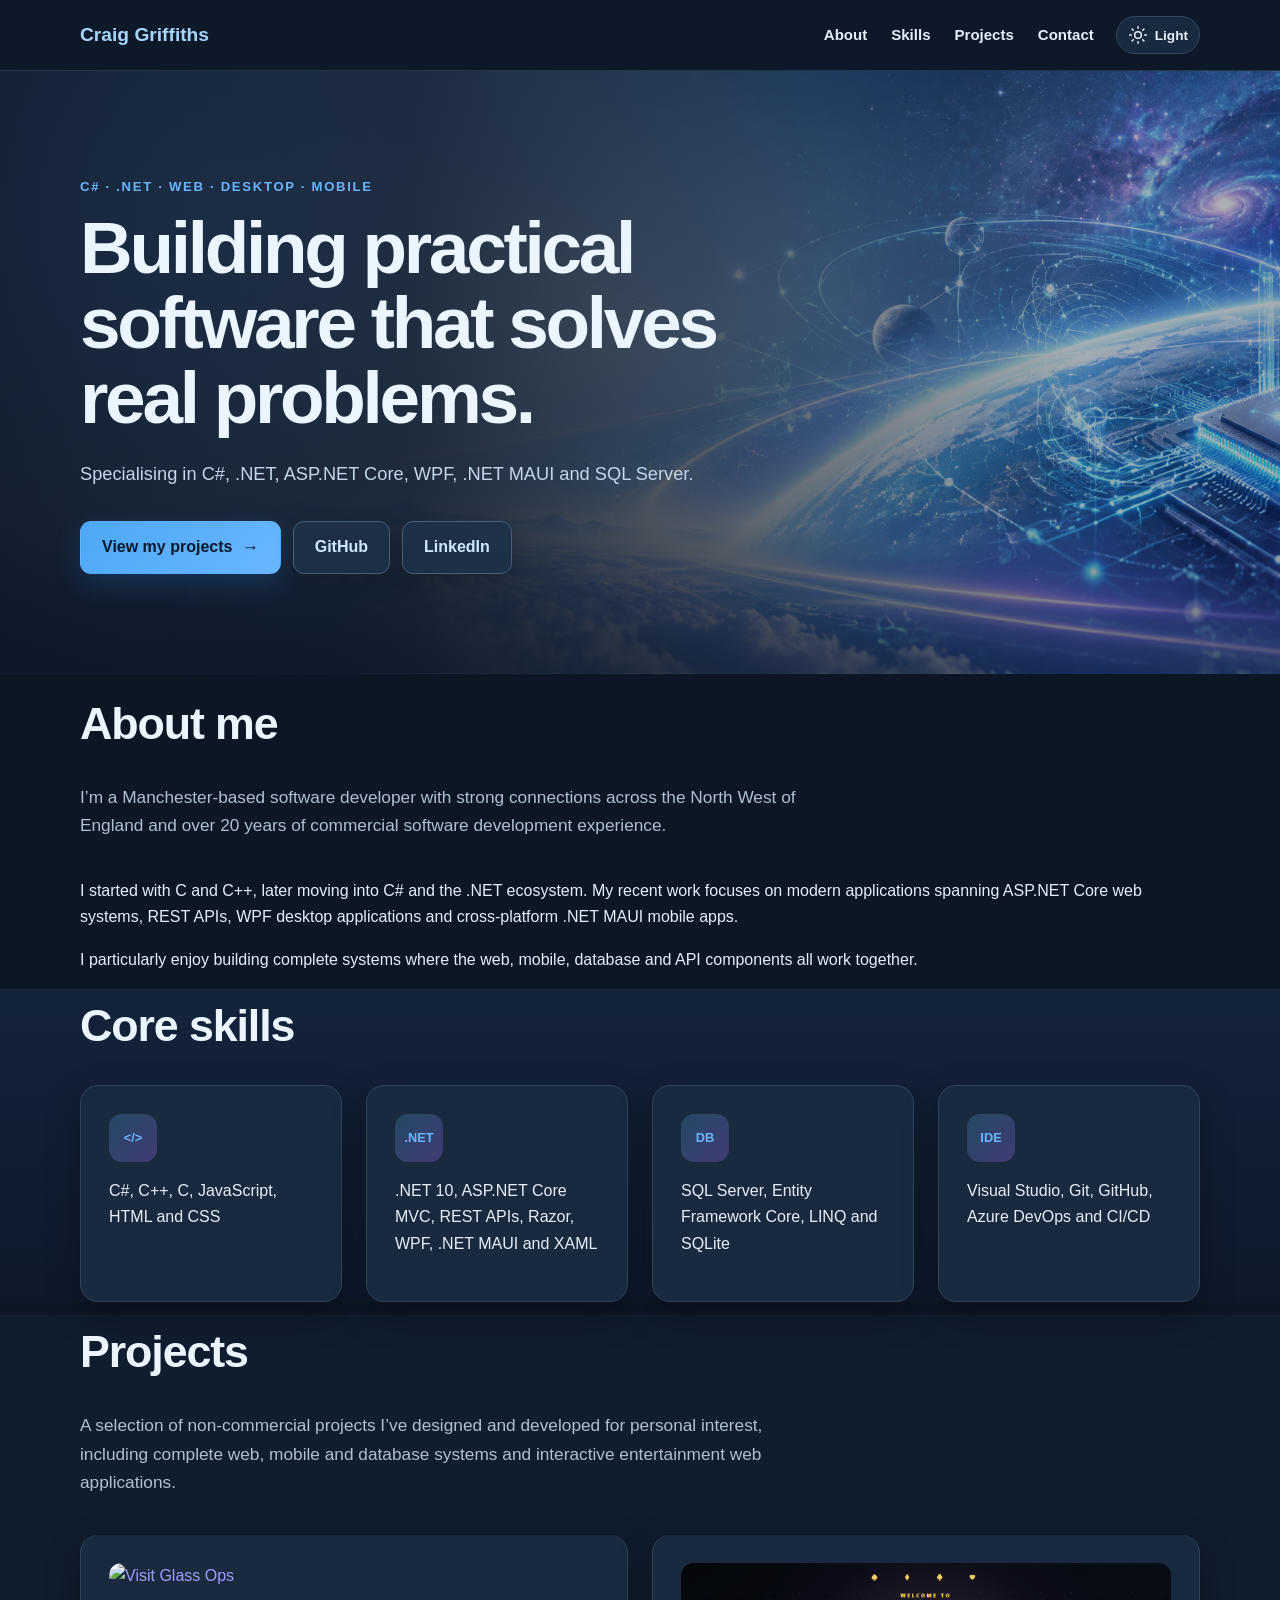
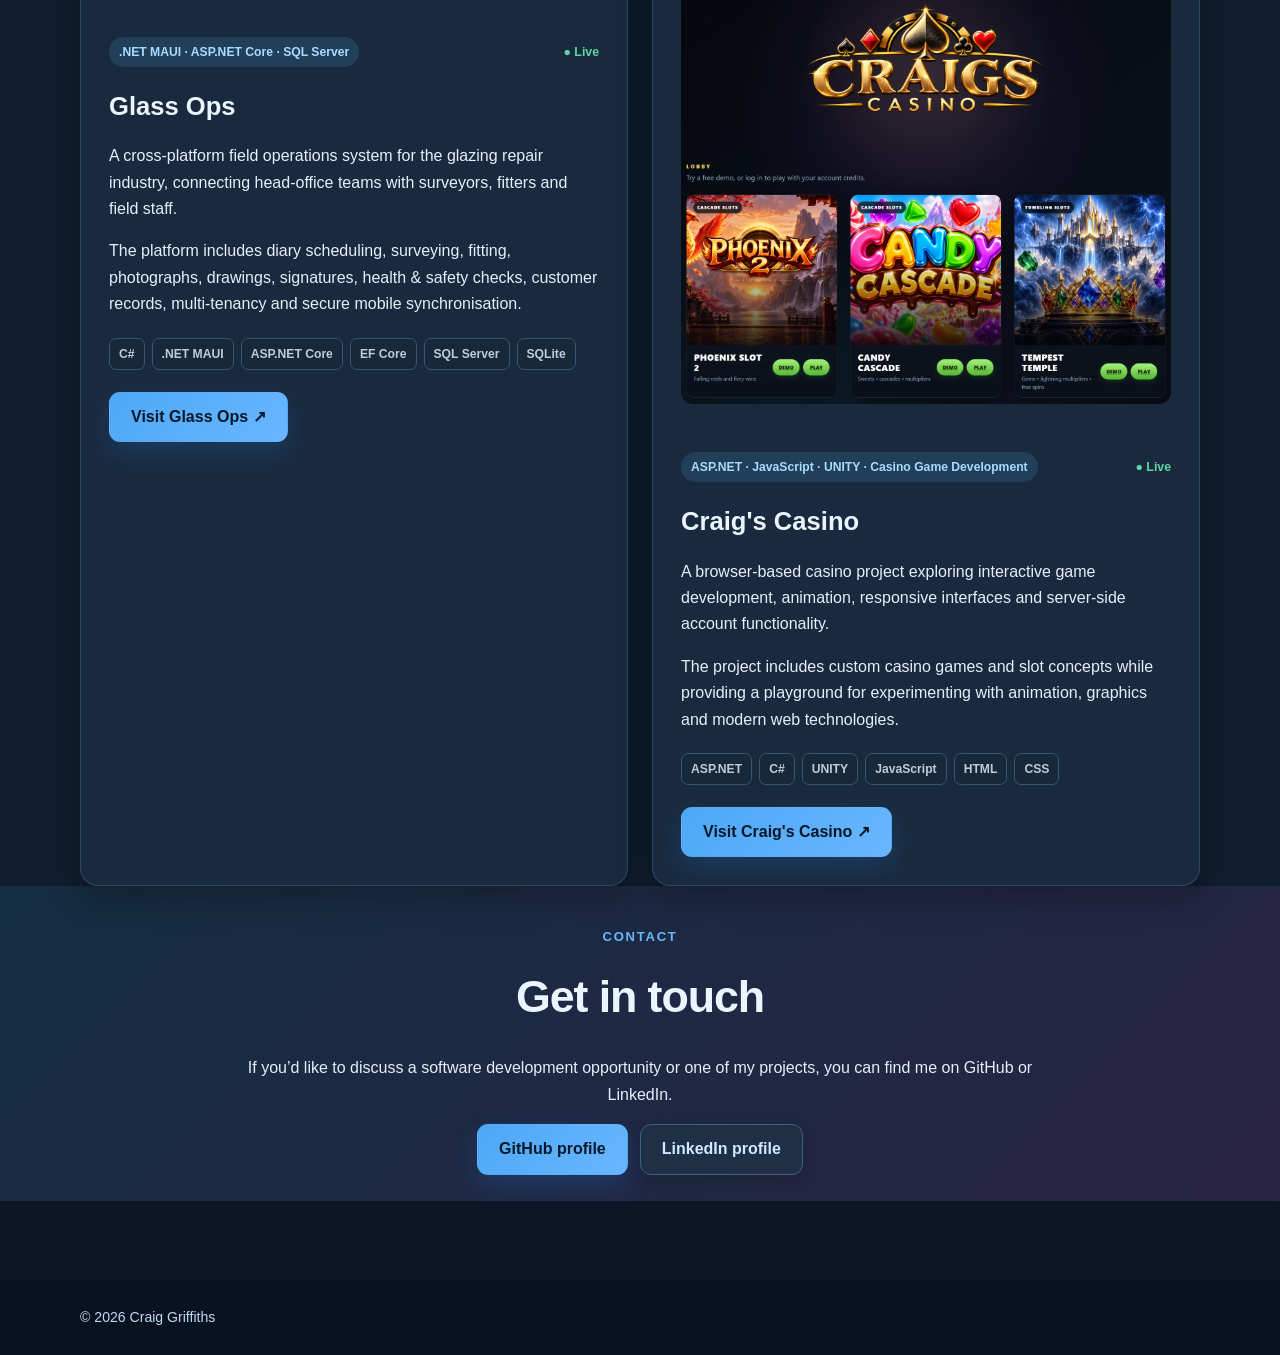
==== index.html @ 7b112460 "link" ====
<!DOCTYPE html>
<html lang="en">
<head>
    <meta charset="UTF-8" />
    <meta name="viewport" content="width=device-width, initial-scale=1.0" />

    <title>Craig Griffiths | .NET Software Developer</title>

    <meta name="description"
          content="Craig Griffiths - .NET Software Developer with over 20 years of experience in C#, ASP.NET Core, .NET MAUI, WPF, SQL Server and software development." />

    <link rel="canonical" href="https://craiggriffiths.co.uk/" />

    <meta property="og:title"
          content="Craig Griffiths | .NET Software Developer" />
    <meta property="og:description"
          content=".NET Software Developer specialising in C#, ASP.NET Core, .NET MAUI, WPF and SQL Server." />
    <meta property="og:url"
          content="https://craiggriffiths.co.uk/" />
    <meta property="og:type"
          content="website" />

    <link rel="icon" type="image/png"
          sizes="32x32" href="Images/favicon-32x32.png" />
    <link rel="icon" type="image/png"
          sizes="16x16" href="Images/favicon-16x16.png" />
    <link rel="apple-touch-icon"
          sizes="180x180" href="Images/apple-touch-icon.png" />

    <script>
                // Set the theme before the stylesheet renders to avoid flashing.
                try {
                    const saved = localStorage.getItem('portfolio-theme');
                    document.documentElement.dataset.theme =
                        saved === 'light' || saved === 'dark' ? saved :
                        'dark';
                } catch (_) {
                    document.documentElement.dataset.theme = 'dark';
                }
    </script>
    <link rel="stylesheet" href="style.css" />
</head>

<body>

    <header class="site-header">
        <div class="container nav-wrap">

            <a class="brand" href="#top">
                Craig Griffiths
            </a>
            <nav aria-label="Main navigation">
                <a href="#about">About</a>
                <a href="#skills">Skills</a>
                <a href="#projects">Projects</a>

                <a href="#contact">Contact</a>
            </nav>
            <button id="theme-toggle" class="theme-toggle" type="button"
                    aria-label="Switch to dark mode" aria-pressed="false"
                    title="Toggle light and dark mode">
                <svg class="icon-moon" viewBox="0 0 24 24" fill="none" stroke="currentColor"
                     stroke-width="1.8" stroke-linecap="round" stroke-linejoin="round" aria-hidden="true">
                    <path d="M20.9 13a9 9 0 0 1-9.9-9.9A9 9 0 1 0 20.9 13Z" />
                </svg>
                <svg class="icon-sun" viewBox="0 0 24 24" fill="none" stroke="currentColor"
                     stroke-width="1.8" stroke-linecap="round" stroke-linejoin="round" aria-hidden="true">
                    <circle cx="12" cy="12" r="4" />
                    <path d="M12 2v2m0 16v2M4.93 4.93l1.42 1.42m11.3 11.3 1.42 1.42M2 12h2m16 0h2M4.93 19.07l1.42-1.42m11.3-11.3 1.42-1.42" />
                </svg>
                <span id="theme-label">Dark</span>
            </button>

        </div>
    </header>


    <main id="top">

        <!-- HERO -->
        <section class="hero">

            <div id="hero-3d"></div>

            <div class="hero-glow hero-glow-one"></div>
            <div class="hero-glow hero-glow-two"></div>

            <div class="container hero-content hero-content-panel">

                <p class="eyebrow">
                    C# · .NET · Web · Desktop · Mobile
                </p>

                <h1>
                    Building practical software
                    that solves real problems.
                </h1>

                <p class="lead">
                    Specialising in C#,
                    .NET, ASP.NET Core, WPF, .NET MAUI and SQL Server.
                </p>

                <div class="actions">

                    <a class="button primary"
                       href="#projects">
                        View my projects <span class="button-arrow">→</span>
                    </a>

                    <a class="button"
                       href="https://github.com/craiggriffiths2007"
                       target="_blank"
                       rel="noreferrer">
                        GitHub
                    </a>

                    <a class="button"
                       href="https://www.linkedin.com/in/craig-griffiths-manchester/"
                       target="_blank"
                       rel="noreferrer">
                        LinkedIn
                    </a>

                </div>

            </div>

        </section>


        <!-- ABOUT -->
        <section id="about" class="section">

            <div class="container">

                <p class="section-label"></p>

                <h2>About me</h2>

                <p class="section-intro">
                    I’m a Manchester-based software developer with strong connections across the North West of England and over 20 years of commercial software development experience.
                </p>

                <p>
                    I started with C and C++, later moving into C# and the
                    .NET ecosystem. My recent work focuses on modern applications
                    spanning ASP.NET Core web systems, REST APIs, WPF desktop
                    applications and cross-platform .NET MAUI mobile apps.
                </p>

                <p>
                    I particularly enjoy building complete systems where the web,
                    mobile, database and API components all work together.
                </p>

            </div>

        </section>


        <!-- SKILLS -->
        <section id="skills" class="section alt">

            <div class="container">

                <p class="section-label"></p>

                <h2>Core skills</h2>

                <div class="cards skills-grid">

                    <article class="card">
                        <div class="skill-icon">&lt;/&gt;</div>

                        <p>
                            C#, C++, C, JavaScript,
                            HTML and CSS
                        </p>
                    </article>

                    <article class="card">
                        <div class="skill-icon">.NET</div>

                        <p>
                            .NET 10, ASP.NET Core MVC,
                            REST APIs, Razor, WPF,
                            .NET MAUI and XAML
                        </p>
                    </article>

                    <article class="card">
                        <div class="skill-icon">DB</div>

                        <p>
                            SQL Server, Entity Framework Core,
                            LINQ and SQLite
                        </p>
                    </article>

                    <article class="card">
                        <div class="skill-icon">IDE</div>

                        <p>
                            Visual Studio, Git, GitHub,
                            Azure DevOps and CI/CD
                        </p>
                    </article>

                </div>

            </div>

        </section>


        <!-- PROJECTS -->
        <section id="projects" class="section projects-section">

            <div class="container">

                <p class="section-label"></p>

                <h2>Projects</h2>

                <p class="section-intro">
                    A selection of non-commercial projects I’ve designed and developed for personal interest,
                    including complete web, mobile and database systems and interactive entertainment web applications.
                </p>


                <div class="cards project-grid">


                    <!-- GLASS OPS -->
                    <article class="card project-card featured-project">

                        <div class="project-image">
                            <a href="https://glassops.co.uk/"
                               target="_blank"
                               rel="noopener"
                               class="project-image-link">

                                <div class="project-image">
                                    <img src="Images/glassops.png"
                                         alt="Visit Glass Ops" />
                                </div>

                            </a>
                        </div>

                        <div class="project-top">

                            <span class="tag">
                                .NET MAUI · ASP.NET Core · SQL Server
                            </span>

                            <span class="live-badge">
                                ● Live
                            </span>

                        </div>


                        <h3>Glass Ops</h3>

                        <p>
                            A cross-platform field operations system for the
                            glazing repair industry, connecting head-office
                            teams with surveyors, fitters and field staff.
                        </p>

                        <p>
                            The platform includes diary scheduling, surveying,
                            fitting, photographs, drawings, signatures,
                            health &amp; safety checks, customer records,
                            multi-tenancy and secure mobile synchronisation.
                        </p>

                        <div class="project-tech">
                            <span>C#</span>
                            <span>.NET MAUI</span>
                            <span>ASP.NET Core</span>
                            <span>EF Core</span>
                            <span>SQL Server</span>
                            <span>SQLite</span>
                        </div>

                        <div class="project-actions">

                            <a class="button primary"
                               href="https://glassops.co.uk/"
                               target="_blank"
                               rel="noopener">
                                Visit Glass Ops ↗
                            </a>

                        </div>

                    </article>


                    <!-- CRAIG'S CASINO -->
                    <article class="card project-card featured-project">

                        <div class="project-image">
                            <a href="https://craigscasino.runasp.net/home/casino"
                               target="_blank"
                               rel="noopener"
                               class="project-image-link">

                                <div class="project-image">
                                    <img src="Images/casino.png"
                                         alt="Visit Craig's Casino" />
                                </div>

                            </a>
                        </div>

                        <div class="project-top">

                            <span class="tag">
                                ASP.NET · JavaScript · UNITY · Casino Game Development
                            </span>

                            <span class="live-badge">
                                ● Live
                            </span>

                        </div>

                        <h3>Craig's Casino</h3>

                        <p>
                            A browser-based casino project exploring interactive
                            game development, animation, responsive interfaces
                            and server-side account functionality.
                        </p>

                        <p>
                            The project includes custom casino games and slot
                            concepts while providing a playground for experimenting
                            with animation, graphics and modern web technologies.
                        </p>

                        <div class="project-tech">
                            <span>ASP.NET</span>
                            <span>C#</span>
                            <span>UNITY</span>
                            <span>JavaScript</span>
                            <span>HTML</span>
                            <span>CSS</span>

                        </div>

                        <div class="project-actions">

                            <a class="button primary"
                               href="https://craigscasino.runasp.net/home/casino"
                               target="_blank"
                               rel="noopener">
                                Visit Craig's Casino ↗
                            </a>


                        </div>

                    </article>




                </div>

            </div>

        </section>


        <!-- EXPERIENCE
        <section id="experience" class="section alt">

            <div class="container">

                <p class="section-label"></p>

                <h2>Career</h2>

                <div class="timeline">

                    <article>

                        <h3>
                            Software Engineer
                            <span>· Club Systems International Ltd</span>
                        </h3>

                        <p class="muted">
                            October 2022 – May 2024
                        </p>

                        <p>
                            Worked on ClubV1 and HowDidiDo, developing and
                            maintaining large-scale golf administration and
                            handicap systems using modern .NET technologies
                            and Azure DevOps.
                        </p>

                    </article>


                    <article>

                        <h3>
                            Software Engineer
                            <span>· Martindale's Limited</span>
                        </h3>

                        <p class="muted">
                            August 2011 – November 2019
                        </p>

                        <p>
                            Built software for manufacturing and field operations,
                            including C# and Xamarin mobile applications and
                            integrations with 4D database systems.
                        </p>

                    </article>


                    <article>

                        <h3>
                            Software Engineer
                            <span>· Tailored Limited</span>
                        </h3>

                        <p class="muted">
                            April 2005 – August 2011
                        </p>

                        <p>
                            Developed eCommerce systems, web applications and
                            native Windows Mobile software using C++, MFC,
                            JavaScript and database-backed services.
                        </p>

                    </article>

                </div>

            </div>

        </section>-->
        <!-- CONTACT -->
        <section id="contact" class="section contact-section">

            <div class="container narrow">
                <br />
                <p class="section-label">Contact</p>

                <h2>Get in touch</h2>

                <p>
                    If you’d like to discuss a software development opportunity
                    or one of my projects, you can find me on GitHub or LinkedIn.
                </p>

                <div class="actions center">

                    <a class="button primary"
                       href="https://github.com/craiggriffiths2007"
                       target="_blank"
                       rel="noreferrer">
                        GitHub profile
                    </a>

                    <a class="button"
                       href="https://www.linkedin.com/in/craig-griffiths-4142313aa/"
                       target="_blank"
                       rel="noreferrer">
                        LinkedIn profile
                    </a>

                </div>
                <br />
            </div>

        </section>
        <br /><br /><br />
    </main>


    <footer>

        <div class="container footer-content">

            <span>
                © <span id="year"></span> Craig Griffiths
            </span>

            <span>

            </span>

        </div>

    </footer>


    <script>
                document.getElementById('year').textContent =
                    new Date().getFullYear();
    </script>

    <script src="theme.js"></script>
    <script src="lib/three.min.js"></script>
    <script src="hero3d.js"></script>

</body>
</html>
---- style.css ----
:root {
    --blue: #1976d2;
    --blue-dark: #0b4f9c;
    --blue-light: #45b6ff;
    --cyan: #15c5e8;
    --purple: #7357e8;
    --green: #22a66f;
    --casino: #8055d8;
    --casino-dark: #653bb7;
    --text: #203247;
    --muted: #65768a;
    --background: #f7fbff;
    --background-alt: #edf7ff;
    --card: #ffffff;
    --border: #dbeaf5;
    --shadow: 0 12px 35px rgba(40, 100, 160, 0.10);
    --radius: 18px;
}

* {
    box-sizing: border-box;
}

.project-image-link {
    display: block;
    text-decoration: none;
}

.project-image {
    width: 100%;

    overflow: hidden;
    border-radius: 12px;
    margin-bottom: 24px;
}

    .project-image img {
        width: 100%;
        height: 100%;
        object-fit: cover;
        object-position: center;
        display: block;
        transition: transform 0.3s ease, filter 0.3s ease;
    }

.project-image-link:hover img {
    transform: scale(1.025);
    filter: brightness(1.06);
}



html {
    scroll-behavior: smooth;
}

body {
    margin: 0;
    font-family: Inter, -apple-system, BlinkMacSystemFont, "Segoe UI", sans-serif;
    background: var(--background);
    color: var(--text);
    line-height: 1.65;
}

.container {
    width: min(1120px, calc(100% - 40px));
    margin: 0 auto;
}

.narrow {
    max-width: 820px;
}

/* HEADER */

.site-header {
    position: sticky;
    top: 0;
    z-index: 50;
    background: rgba(255, 255, 255, 0.92);
    backdrop-filter: blur(16px);
    -webkit-backdrop-filter: blur(16px);
    border-bottom: 1px solid rgba(20, 100, 180, 0.10);
}

.nav-wrap {
    min-height: 70px;
    display: flex;
    align-items: center;
    justify-content: space-between;
    gap: 30px;
}

.brand {
    color: var(--blue-dark);
    font-size: 1.2rem;
    font-weight: 800;
    text-decoration: none;
}

nav {
    display: flex;
    gap: 24px;
}

nav a {
    color: var(--text);
    font-size: 0.94rem;
    font-weight: 600;
    text-decoration: none;
    transition: color 0.2s ease, transform 0.2s ease;
}

nav a:hover {
    color: var(--blue);
}

/* HERO */

.hero {
    position: relative;
    overflow: hidden;
    min-height: 550px;
    display: flex;
    align-items: center;
    isolation: isolate;

    /* LinkedIn-style artwork as the hero background */
    background-image:
        linear-gradient(
            90deg,
            rgba(247, 251, 255, 0.97) 0%,
            rgba(247, 251, 255, 0.91) 32%,
            rgba(247, 251, 255, 0.55) 54%,
            rgba(247, 251, 255, 0.06) 78%
        ),
        url("Images/hero-background.png");

    background-size: cover;
    background-position: center;
    background-repeat: no-repeat;
}

.hero::before {
    content: "";
    position: absolute;
    inset: 0;
    z-index: 0;
    pointer-events: none;
    background:
        radial-gradient(circle at 12% 20%, rgba(255,255,255,0.88), transparent 34%),
        linear-gradient(180deg, rgba(255,255,255,0.05), rgba(255,255,255,0.12));
}

.hero::after {
    content: "";
    position: absolute;
    inset: auto 0 0 0;
    height: 150px;
    z-index: 1;
    pointer-events: none;
    background: linear-gradient(to bottom, transparent, rgba(247, 251, 255, 0.20));
}

#hero-3d {
    position: absolute;
    inset: 0;
    z-index: 1;
    pointer-events: none;
}

#hero-3d canvas {
    display: block;
    width: 100%;
    height: 100%;
}

.hero-glow {
    display: none;
}

.hero-content {
    position: relative;
    z-index: 3;
    padding: 92px 0 100px;
    max-width: none;
}

.hero-content-panel {
    width: min(1120px, calc(100% - 40px));
}

.hero-content-panel > * {
    max-width: 650px;
}

.eyebrow,
.section-label {
    margin-bottom: 12px;
    color: var(--blue);
    font-size: 0.82rem;
    font-weight: 800;
    letter-spacing: 0.13em;
    text-transform: uppercase;
}

.hero h1 {
    max-width: 660px;
    margin: 0 0 24px;
    color: #123f70;
    font-size: clamp(2.8rem, 5.7vw, 4.65rem);
    line-height: 1.03;
    letter-spacing: -0.045em;
    text-wrap: balance;
    text-shadow: 0 1px 0 rgba(255,255,255,0.7);
}

.lead {
    max-width: 620px;
    margin-bottom: 32px;
    color: #49647e;
    font-size: 1.14rem;
    line-height: 1.65;
    text-shadow: 0 1px 1px rgba(255,255,255,0.8);
}

/* BUTTONS */

.actions {
    display: flex;
    flex-wrap: wrap;
    gap: 12px;
}

.actions.center {
    justify-content: center;
}

.button {
    display: inline-flex;
    align-items: center;
    justify-content: center;
    gap: 9px;
    min-height: 48px;
    padding: 11px 21px;
    border: 1px solid rgba(92, 151, 201, 0.36);
    border-radius: 11px;
    background: rgba(255,255,255,0.80);
    backdrop-filter: blur(8px);
    -webkit-backdrop-filter: blur(8px);
    color: var(--blue-dark);
    font-weight: 700;
    text-decoration: none;
    box-shadow: 0 5px 18px rgba(30, 92, 145, 0.06);
    transition: transform 0.2s ease, box-shadow 0.2s ease, background 0.2s ease;
}

.button:hover {
    transform: translateY(-2px);
    box-shadow: 0 10px 24px rgba(38, 111, 180, 0.16);
    background: rgba(255,255,255,0.96);
}

.button.primary {
    border-color: transparent;
    background: linear-gradient(135deg, var(--blue-light), var(--blue));
    color: white;
    box-shadow: 0 10px 26px rgba(25, 118, 210, 0.23);
}

.button.primary:hover {
    box-shadow: 0 13px 30px rgba(25, 118, 210, 0.29);
}

.button-arrow {
    font-size: 1.08rem;
    transition: transform 0.2s ease;
}

.button.primary:hover .button-arrow {
    transform: translateX(3px);
}


/* SECTIONS */

.section {
    padding: 0px 0;
}

.section.alt {
    background: linear-gradient(180deg, #edf7ff, #f6fbff);
}

.section h2 {
    margin: 0 0 22px;
    color: #173e66;
    font-size: clamp(2rem, 4vw, 2.8rem);
    letter-spacing: -0.025em;
}

.section-intro {
    max-width: 740px;
    margin-bottom: 38px;
    color: var(--muted);
    font-size: 1.08rem;
}

/* CARDS */

.cards {
    display: grid;
    gap: 24px;
}

.skills-grid {
    grid-template-columns: repeat(4, minmax(0, 1fr));
}

.project-grid {
    grid-template-columns: repeat(2, minmax(0, 1fr));
}

.card {
    padding: 28px;
    border: 1px solid var(--border);
    border-radius: var(--radius);
    background: var(--card);
    box-shadow: var(--shadow);
    transition: transform 0.25s ease, box-shadow 0.25s ease;
}

.card:hover {

    box-shadow: 0 18px 45px rgba(40, 100, 160, 0.15);
}

.card h3 {
    margin: 10px 0 12px;
    color: #173e66;
}

.skill-icon {
    width: 48px;
    height: 48px;
    display: flex;
    align-items: center;
    justify-content: center;
    border-radius: 13px;
    background: linear-gradient(135deg, #e0f5ff, #e9e2ff);
    color: var(--blue);
    font-size: 0.8rem;
    font-weight: 900;
}

/* PROJECTS */

.projects-section {
    background: white;
}

.project-card {
    position: relative;
    overflow: hidden;
}

.featured-project {
    border-top: none;
}

.project-top {
    display: flex;
    align-items: center;
    justify-content: space-between;
    gap: 12px;
}

.tag {
    display: inline-block;
    padding: 5px 10px;
    border-radius: 100px;
    background: #e8f5ff;
    color: #1767ad;
    font-size: 0.76rem;
    font-weight: 800;
}

.live-badge {
    color: var(--green);
    font-size: 0.77rem;
    font-weight: 800;
}

.project-card h3 {
    margin-top: 18px;
    font-size: 1.6rem;
}

.project-tech {
    display: flex;
    flex-wrap: wrap;
    gap: 7px;
    margin: 20px 0;
}

.project-tech span {
    padding: 5px 9px;
    border: 1px solid #d8e8f3;
    border-radius: 7px;
    background: #f7fbff;
    color: #567086;
    font-size: 0.76rem;
    font-weight: 650;
}

.project-actions {
    margin-top: 22px;
}

/* EXPERIENCE */

.timeline {
    position: relative;
    margin-top: 35px;
    padding-left: 34px;
}

.timeline::before {
    content: "";
    position: absolute;
    top: 8px;
    bottom: 8px;
    left: 8px;
    width: 2px;
    background: linear-gradient(var(--blue-light), var(--purple));
}

.timeline article {
    position: relative;
    margin-bottom: 42px;
}

.timeline article::before {
    content: "";
    position: absolute;
    left: -32px;
    top: 8px;
    width: 14px;
    height: 14px;
    border: 4px solid #edf7ff;
    border-radius: 50%;
    background: var(--blue);
}

.timeline h3 {
    margin-bottom: 5px;
    color: #183d63;
}

.timeline h3 span {
    font-weight: 600;
}

.muted {
    color: var(--muted);
}

/* CONTACT */

.contact-section {
    text-align: center;
    background: linear-gradient(135deg, #e3f6ff, #f1edff);
}

/* FOOTER */

footer {
    padding: 26px 0;
    background: #173e66;
    color: #dbeeff;
}

.footer-content {
    display: flex;
    justify-content: space-between;
    gap: 20px;
    font-size: 0.88rem;
}

/* RESPONSIVE */

@media (max-width: 900px) {
    .skills-grid {
        grid-template-columns: repeat(2, minmax(0, 1fr));
    }

    .hero {
        background-position: 58% center;
    }

    .hero-content-panel > * {
        max-width: 590px;
    }
}

@media (max-width: 700px) {
    .nav-wrap {
        flex-direction: column;
        padding: 16px 0;
    }

    nav {
        flex-wrap: wrap;
        justify-content: center;
        gap: 12px 18px;
    }

    .hero {
        min-height: auto;
        background-image:
            linear-gradient(
                90deg,
                rgba(247, 251, 255, 0.96) 0%,
                rgba(247, 251, 255, 0.88) 72%,
                rgba(247, 251, 255, 0.44) 100%
            ),
            url("Images/hero-background.png");
        background-position: 64% center;
    }

    .hero-content {
        padding: 68px 0 76px;
    }

    .hero h1 {
        font-size: clamp(2.5rem, 12vw, 3.6rem);
    }

    .lead {
        font-size: 1.05rem;
    }

    .skills-grid,
    .project-grid {
        grid-template-columns: 1fr;
    }

    .section {
        padding: 65px 0;
    }

    .footer-content {
        flex-direction: column;
        text-align: center;
    }
}

@media (prefers-reduced-motion: reduce) {
    html {
        scroll-behavior: auto;
    }

    #hero-3d {
        display: none;
    }

    .button,
    .card {
        transition: none;
    }
}

/* LIGHT / DARK THEME ---------------------------------------------------- */
:root { color-scheme: light; }
:root[data-theme="dark"] {
    color-scheme: dark;
    --blue: #6ab6ff;
    --blue-dark: #a7d6ff;
    --blue-light: #4da8f6;
    --cyan: #48d4e8;
    --purple: #aa95ff;
    --green: #5ed6a1;
    --casino: #b39aff;
    --casino-dark: #9377df;
    --text: #e5effb;
    --muted: #afc0d2;
    --background: #0d1625;
    --background-alt: #142237;
    --card: #1a2a3e;
    --border: #30465e;
    --shadow: 0 12px 35px rgba(0, 0, 0, 0.28);
}
.site-header { transition: background .2s ease, border-color .2s ease; }
.nav-wrap { gap: 22px; }
.nav-wrap nav { margin-left: auto; }
.theme-toggle {
    display: inline-flex;
    flex: 0 0 auto;
    align-items: center;
    justify-content: center;
    gap: 7px;
    padding: 8px 11px;
    border: 1px solid var(--border);
    border-radius: 999px;
    background: var(--card);
    color: var(--text);
    font: 600 .88rem inherit;
    font-family: inherit;
    font-size: .85rem;
    font-weight: 650;
    cursor: pointer;
    transition: background .2s, border-color .2s, transform .2s;
}
.theme-toggle:hover { border-color: var(--blue); transform: translateY(-1px); }
.theme-toggle:focus-visible { outline: 3px solid var(--blue); outline-offset: 3px; }
.theme-toggle svg { width: 20px; height: 20px; }
.theme-toggle .icon-sun { display: none; }
[data-theme="dark"] .theme-toggle .icon-moon { display: none; }
[data-theme="dark"] .theme-toggle .icon-sun { display: block; }
[data-theme="dark"] .site-header {
    background: rgba(14, 25, 42, .94);
    border-bottom-color: rgba(131, 186, 239, .18);
}
[data-theme="dark"] .hero {
    background-image:
        linear-gradient(90deg, rgba(11, 21, 36, .97) 0%, rgba(11, 21, 36, .91) 32%,
                        rgba(11, 21, 36, .7) 55%, rgba(11, 21, 36, .34) 85%),
        url("Images/hero-background.png");
}
[data-theme="dark"] .hero::before {
    background: radial-gradient(circle at 15% 23%, rgba(31, 62, 103, .36), transparent 40%);
}
[data-theme="dark"] .hero::after {
    background: linear-gradient(to bottom, transparent, rgba(13, 22, 37, .48));
}
[data-theme="dark"] .hero h1,
[data-theme="dark"] .section h2,
[data-theme="dark"] .card h3,
[data-theme="dark"] .timeline h3 { color: #eaf5ff; }
[data-theme="dark"] .hero h1,
[data-theme="dark"] .lead { text-shadow: none; }
[data-theme="dark"] .lead { color: #c4d6e9; }
[data-theme="dark"] .button:not(.primary) {
    background: rgba(30, 49, 72, .9);
    border-color: #42617d;
    color: #d1e9ff;
    box-shadow: 0 5px 18px rgba(0, 0, 0, .16);
}
[data-theme="dark"] .button:not(.primary):hover { background: #2a4360; }
[data-theme="dark"] .button.primary { color: #06182a; }
[data-theme="dark"] .section.alt {
    background: linear-gradient(180deg, #13233a, #0e192b);
}
[data-theme="dark"] .projects-section { background: #101d2e; }
[data-theme="dark"] .card:hover { box-shadow: 0 18px 45px rgba(0,0,0,.35); }
[data-theme="dark"] .skill-icon {
    background: linear-gradient(135deg, #234964, #413b75);
}
[data-theme="dark"] .tag { background: #213f59; color: #a8dcff; }
[data-theme="dark"] .project-tech span {
    border-color: #3a536e;
    background: #17283b;
    color: #bbccdd;
}
[data-theme="dark"] .timeline article::before { border-color: #142237; }
[data-theme="dark"] .contact-section {
    background: linear-gradient(135deg, #142e42, #292344);
}
[data-theme="dark"] footer { background: #081221; color: #c1d9ef; }
@media (max-width: 900px) {
    .nav-wrap { flex-wrap: wrap; }
    .nav-wrap nav { gap: 12px; }
}
@media (max-width: 700px) {
    .nav-wrap { flex-direction: row; justify-content: space-between; gap: 12px; }
    .nav-wrap nav { order: 3; margin: 0; width: 100%; justify-content: center; }
    .theme-toggle { margin-left: auto; }
    [data-theme="dark"] .hero {
        background-image:
            linear-gradient(90deg, rgba(11,21,36,.96), rgba(11,21,36,.8) 75%, rgba(11,21,36,.58)),
            url("Images/hero-background.png");
    }
}
@media (prefers-reduced-motion: reduce) {
    .theme-toggle, .site-header { transition: none; }
}
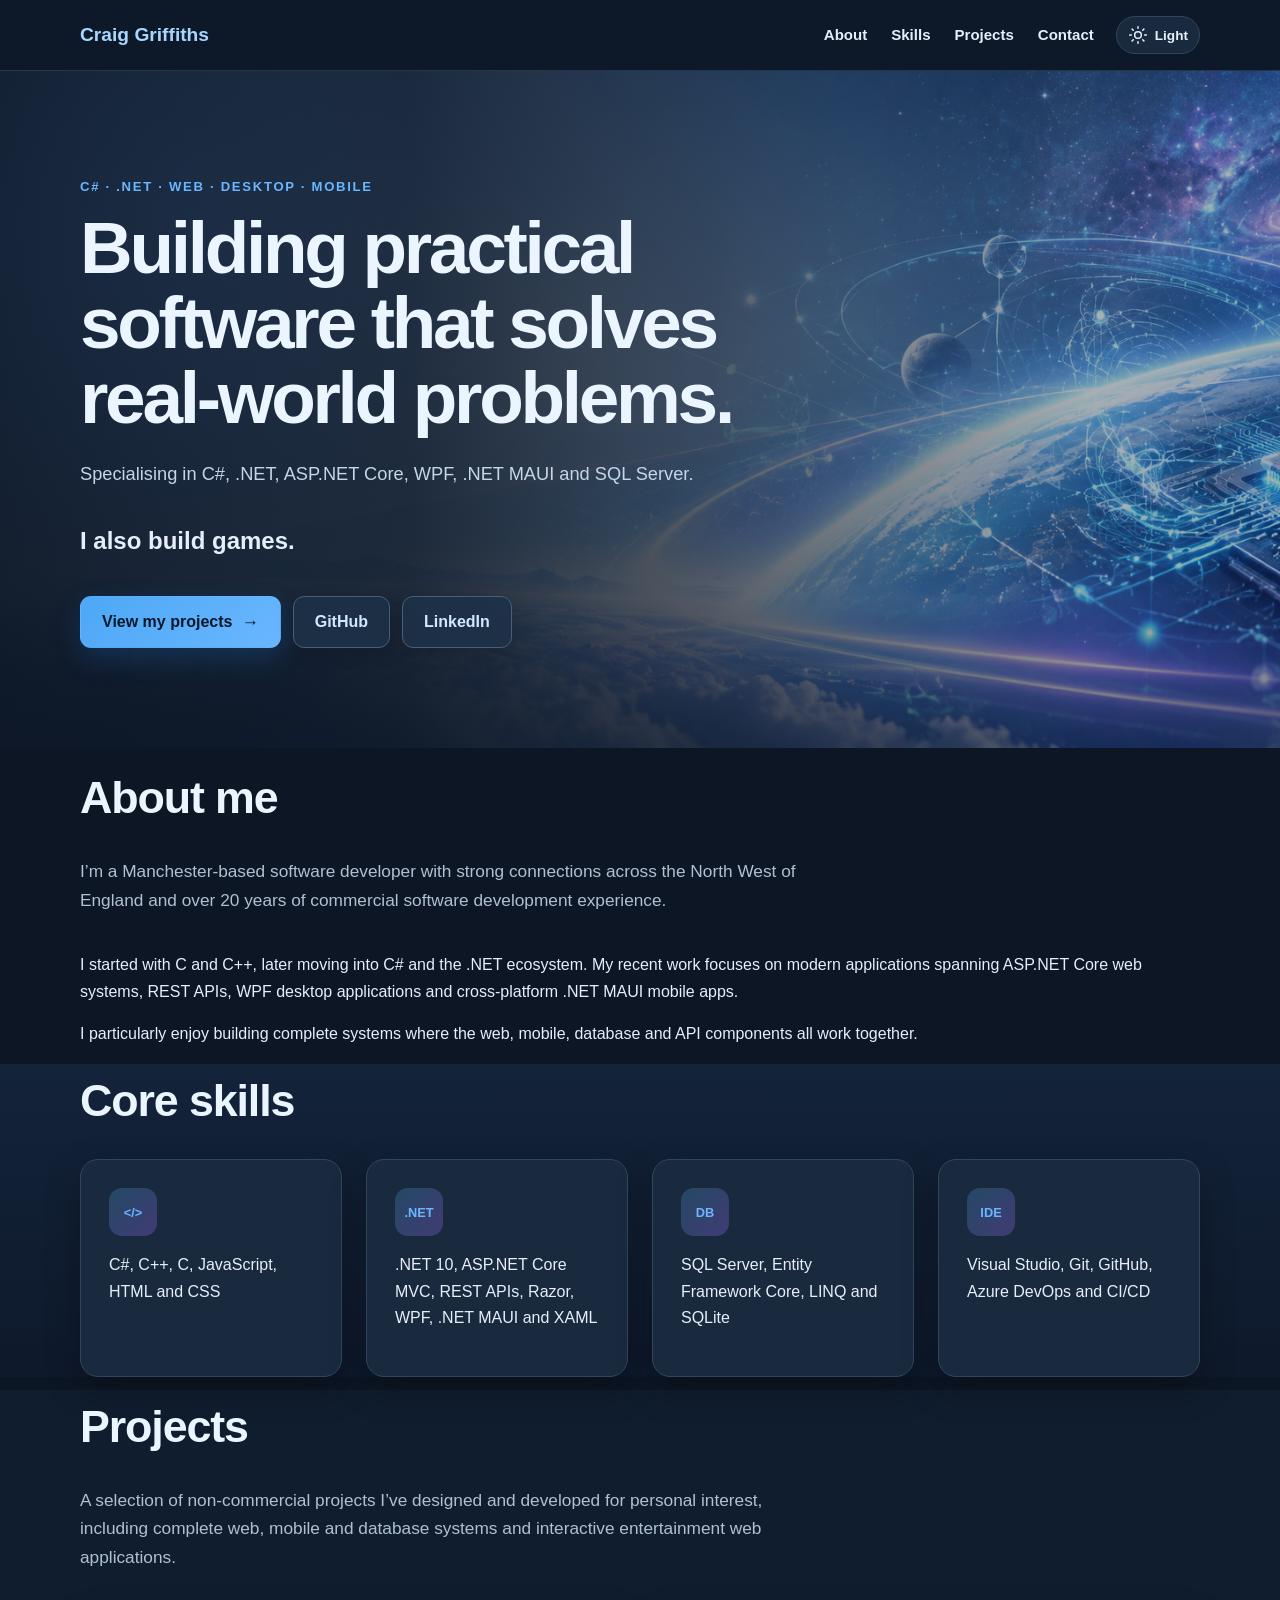
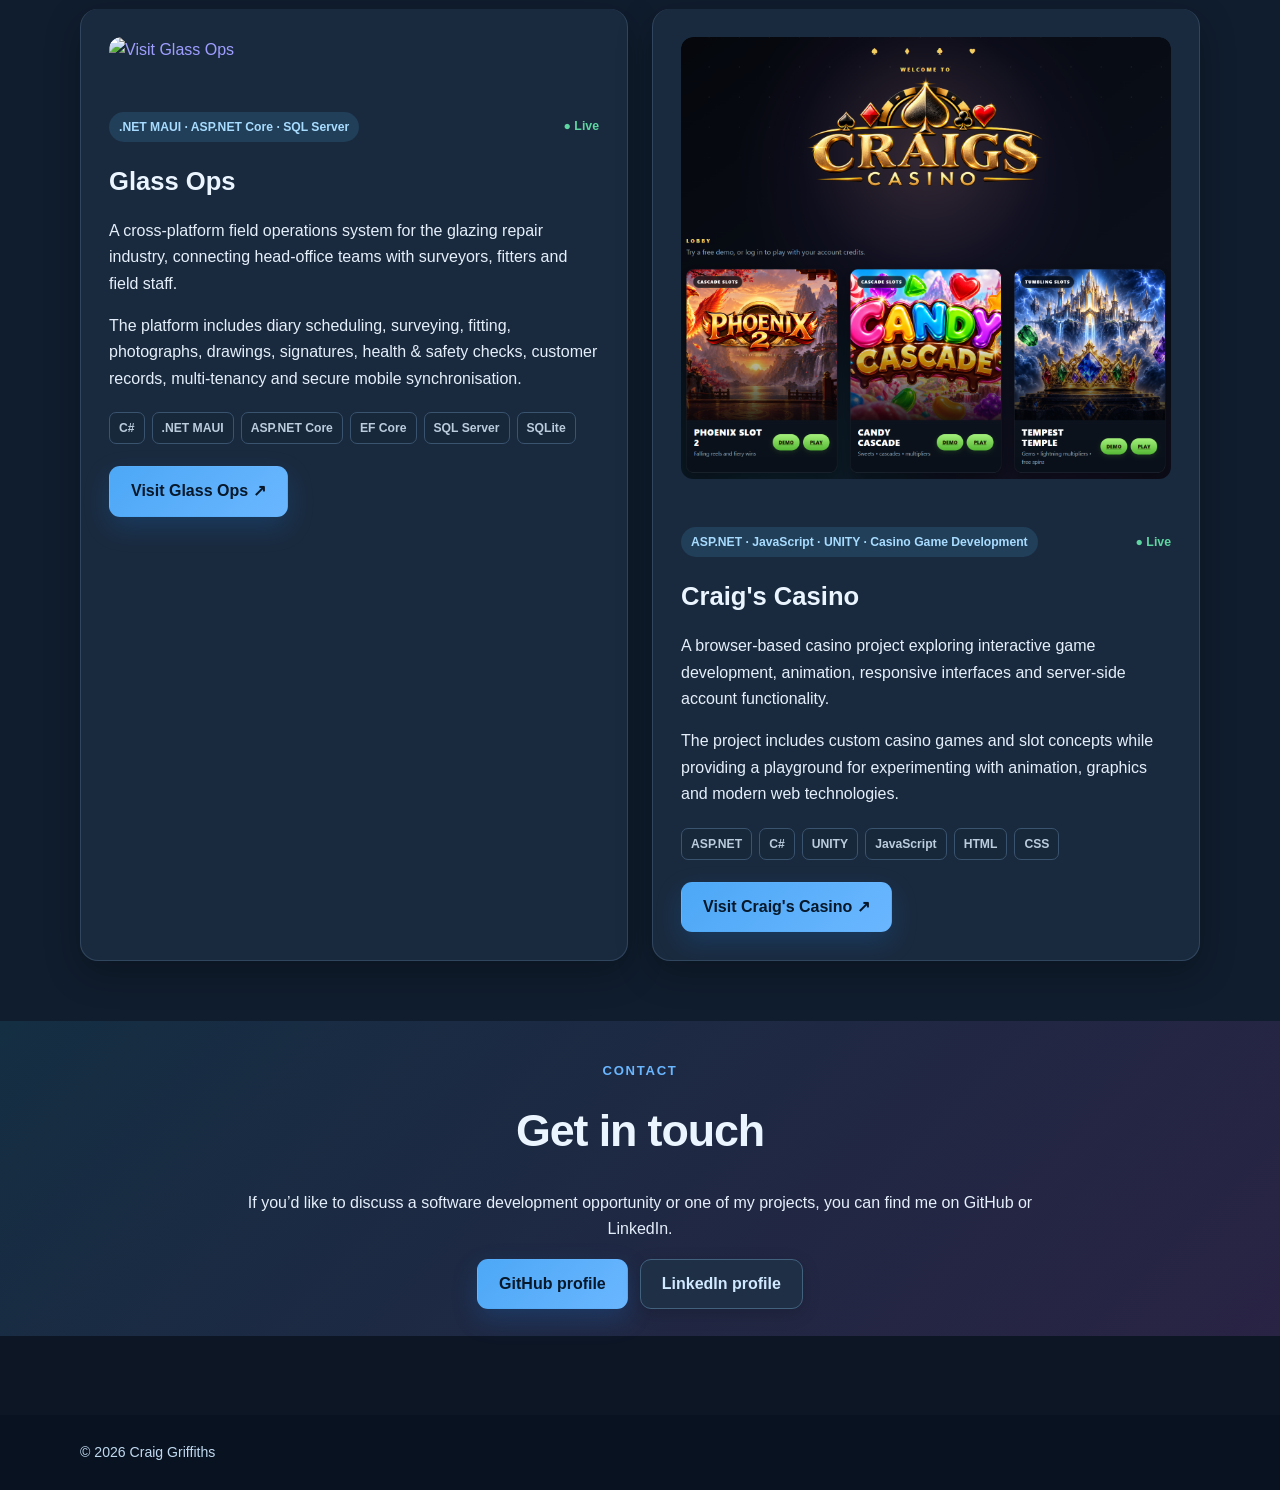
==== commit c9a1dacf: "format changes" ====
--- a/index.html
+++ b/index.html
@@ -91,15 +91,20 @@
                     C# · .NET · Web · Desktop · Mobile
                 </p>
 
+
                 <h1>
                     Building practical software
-                    that solves real problems.
+                    that solves <span class="no-wrap">real-world</span> problems.
                 </h1>
 
                 <p class="lead">
-                    Specialising in C#,
-                    .NET, ASP.NET Core, WPF, .NET MAUI and SQL Server.
-                </p>
+                    Specialising in C#, .NET, ASP.NET Core,
+                    WPF, .NET MAUI and SQL Server.
+                </p>
+
+                <h2>
+                    I also build games.
+                </h2>
 
                 <div class="actions">
 
--- a/style.css
+++ b/style.css
@@ -203,9 +203,12 @@
     letter-spacing: 0.13em;
     text-transform: uppercase;
 }
+.hero-content-panel > * {
+    max-width: 650px;
+}
 
 .hero h1 {
-    max-width: 660px;
+    max-width: 760px;
     margin: 0 0 24px;
     color: #123f70;
     font-size: clamp(2.8rem, 5.7vw, 4.65rem);
@@ -590,6 +593,11 @@
     --border: #30465e;
     --shadow: 0 12px 35px rgba(0, 0, 0, 0.28);
 }
+
+.no-wrap {
+    white-space: nowrap;
+}
+
 .site-header { transition: background .2s ease, border-color .2s ease; }
 .nav-wrap { gap: 22px; }
 .nav-wrap nav { margin-left: auto; }
@@ -684,3 +692,13 @@
 @media (prefers-reduced-motion: reduce) {
     .theme-toggle, .site-header { transition: none; }
 }
+
+/* Space below project cards */
+.projects-section {
+    padding-bottom: 60px;
+}
+
+/* Space below "I also build games." */
+.hero-content h2 {
+    margin-bottom: 35px;
+}
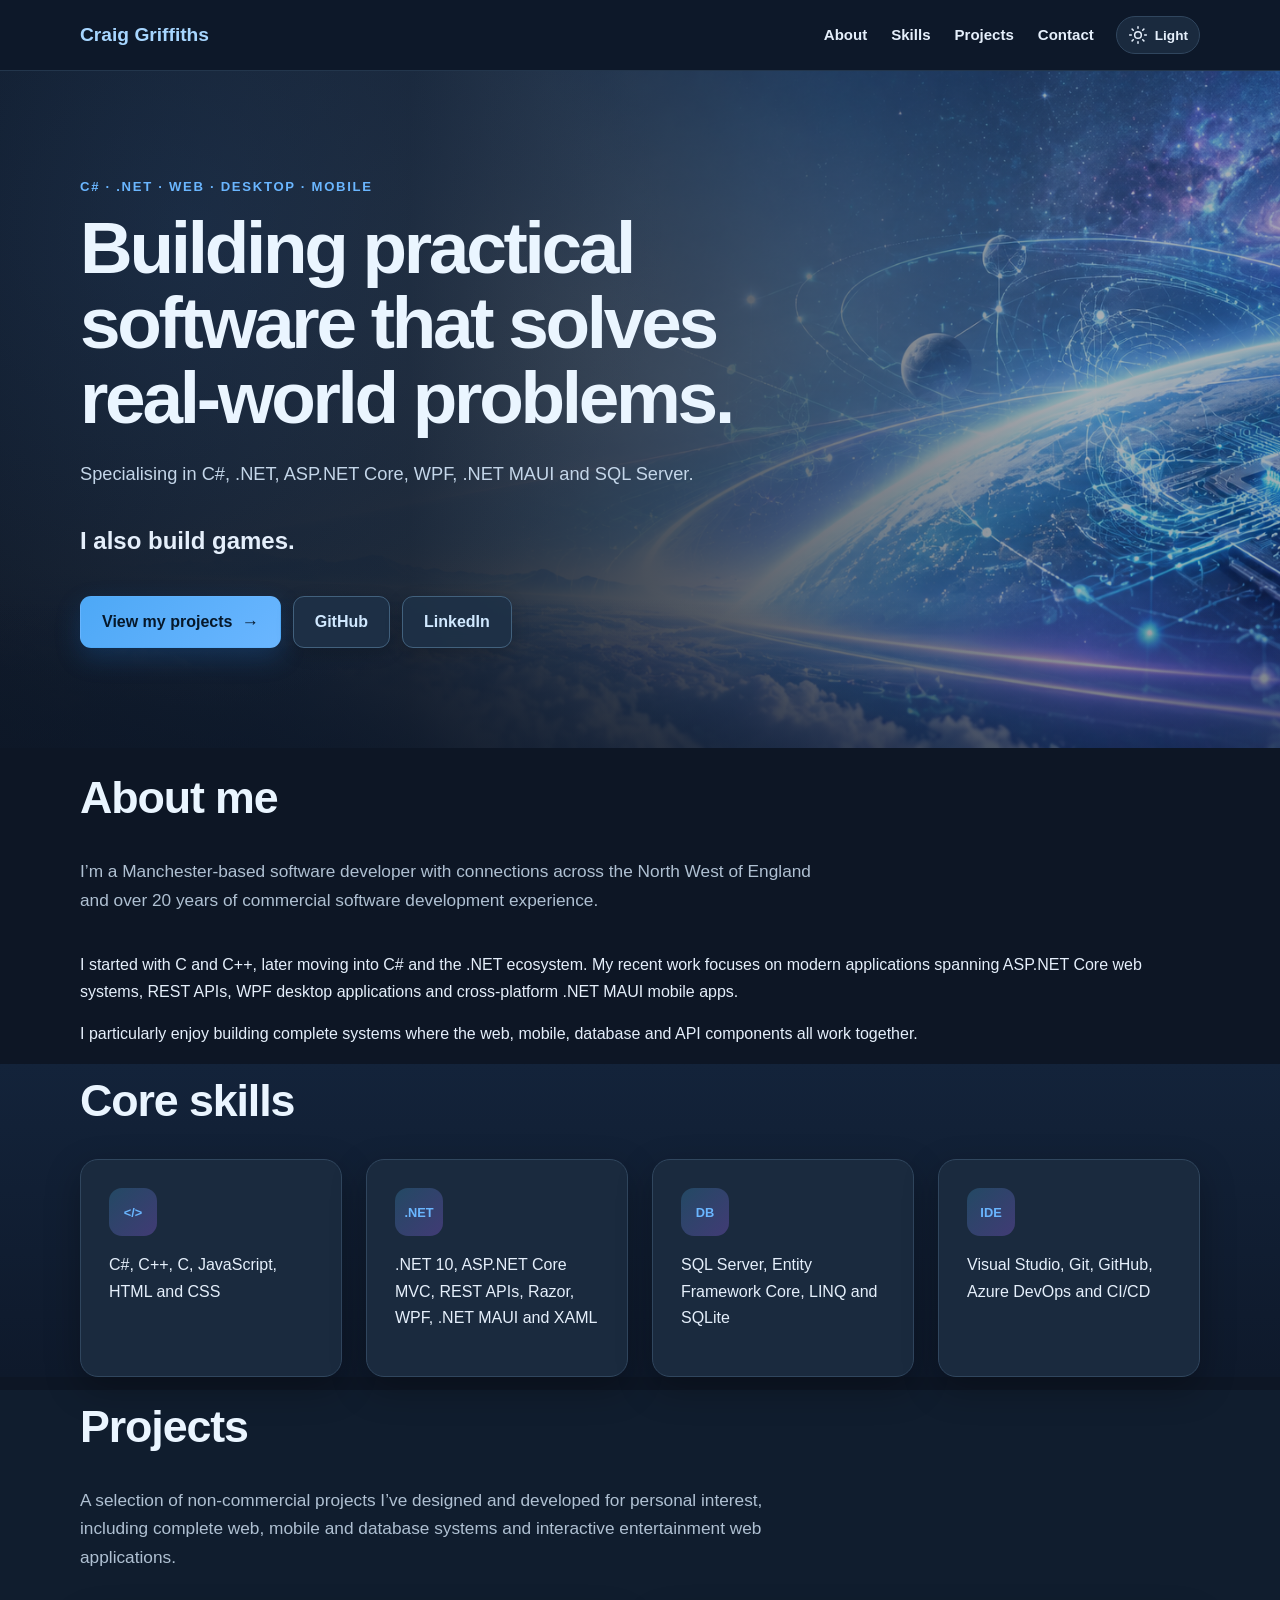
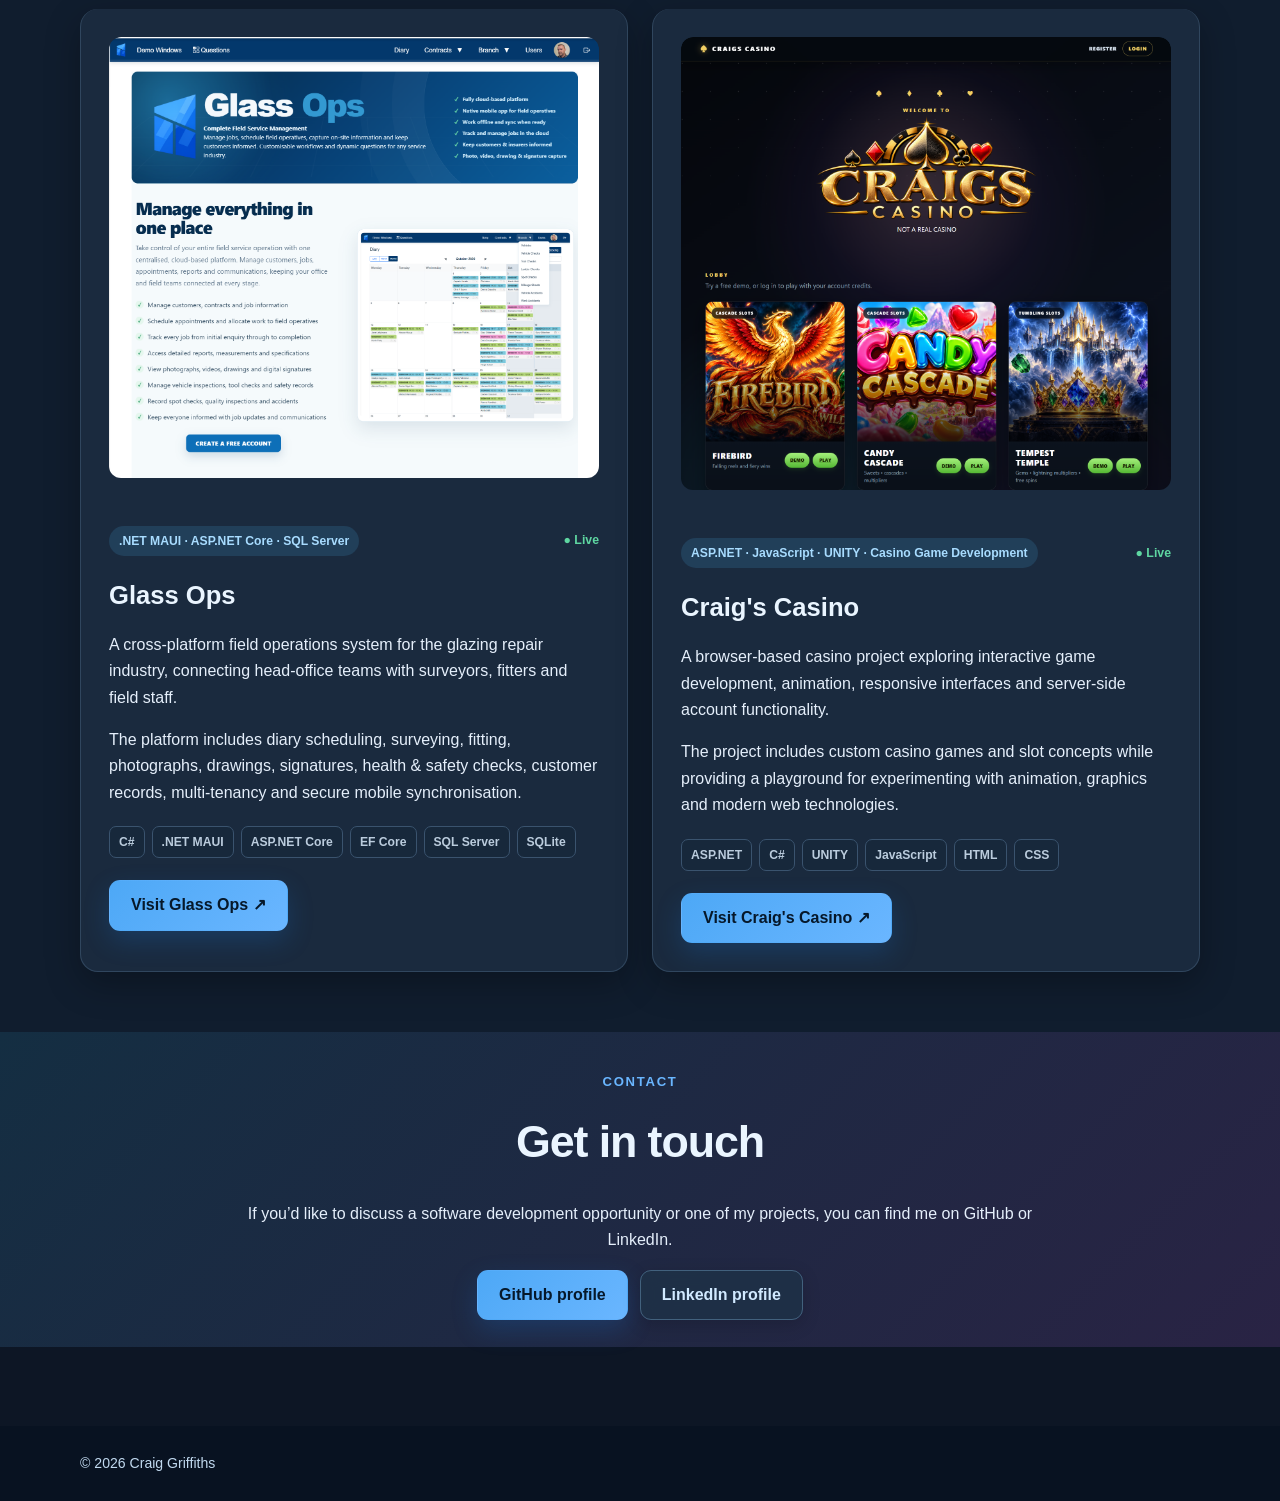
==== commit ad909615: "index fix" ====
--- a/index.html
+++ b/index.html
@@ -144,7 +144,7 @@
                 <h2>About me</h2>
 
                 <p class="section-intro">
-                    I’m a Manchester-based software developer with strong connections across the North West of England and over 20 years of commercial software development experience.
+                    I’m a Manchester-based software developer with connections across the North West of England and over 20 years of commercial software development experience.
                 </p>
 
                 <p>
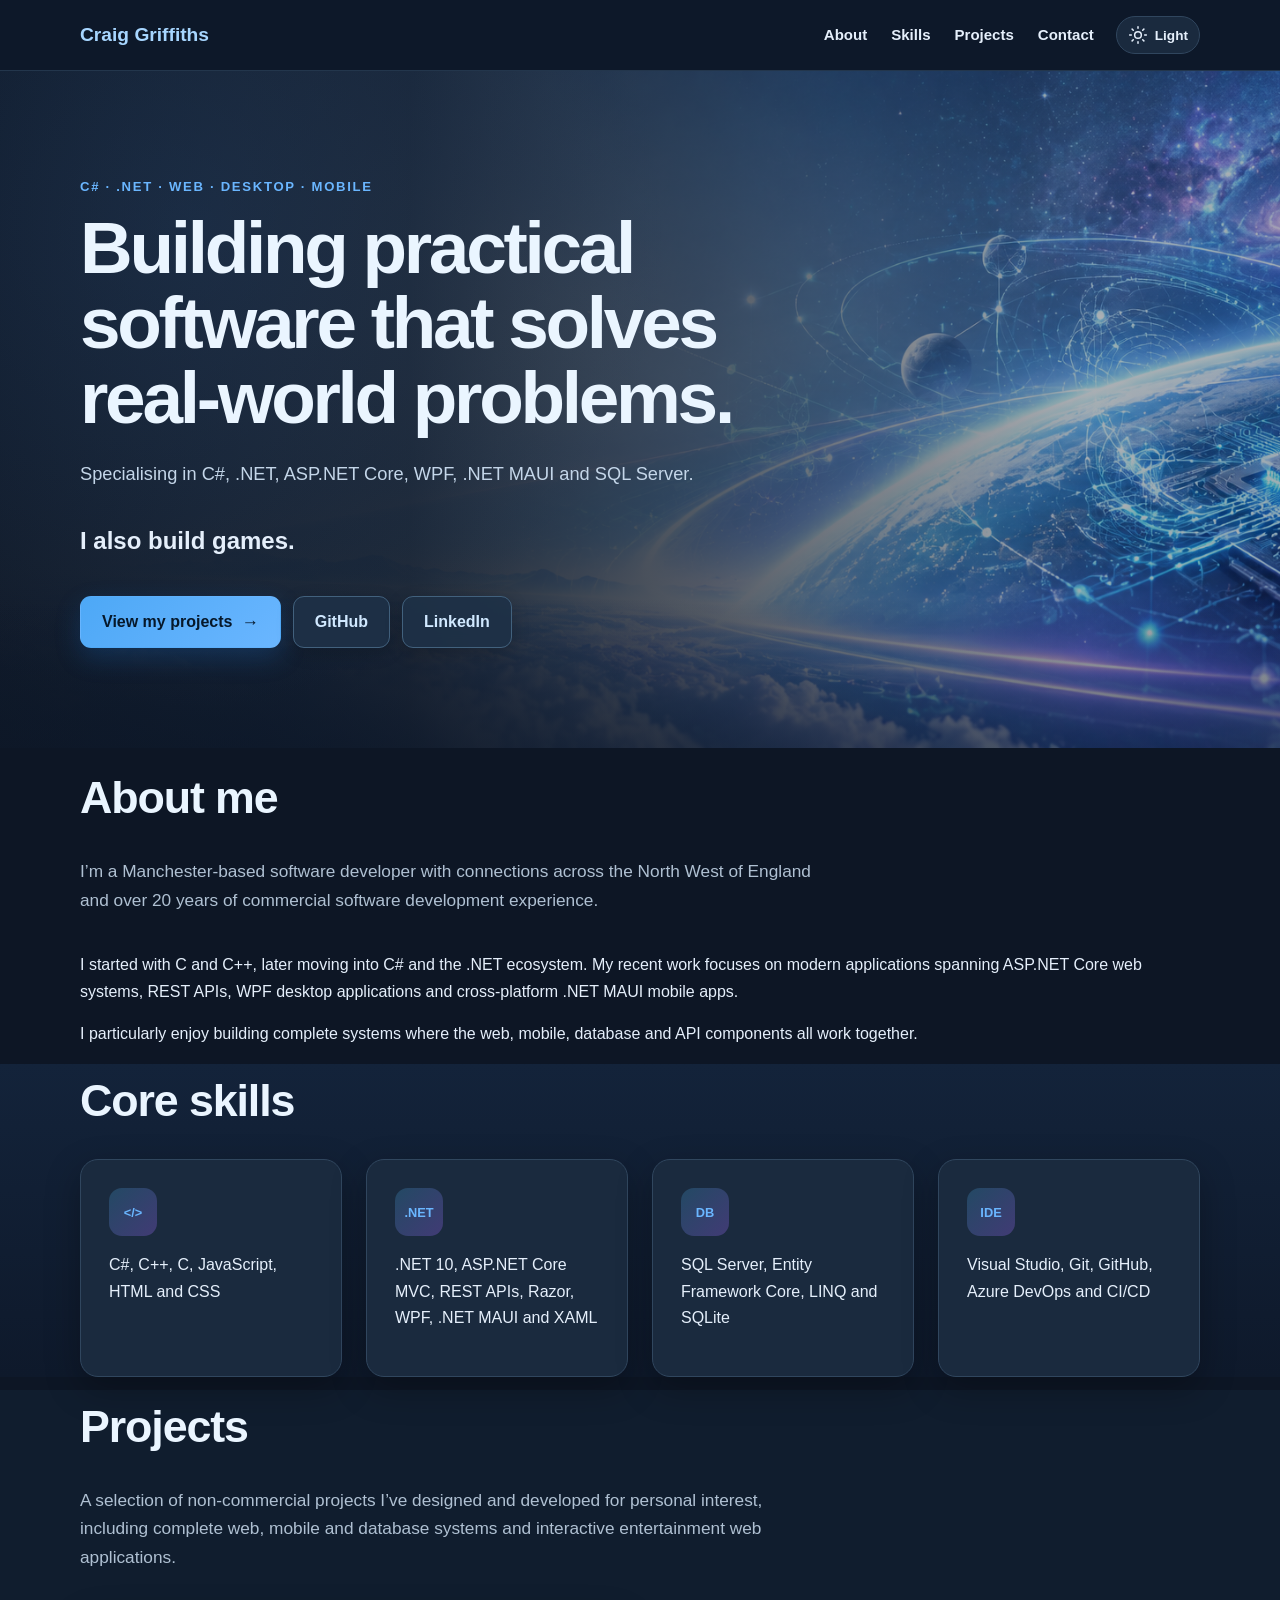
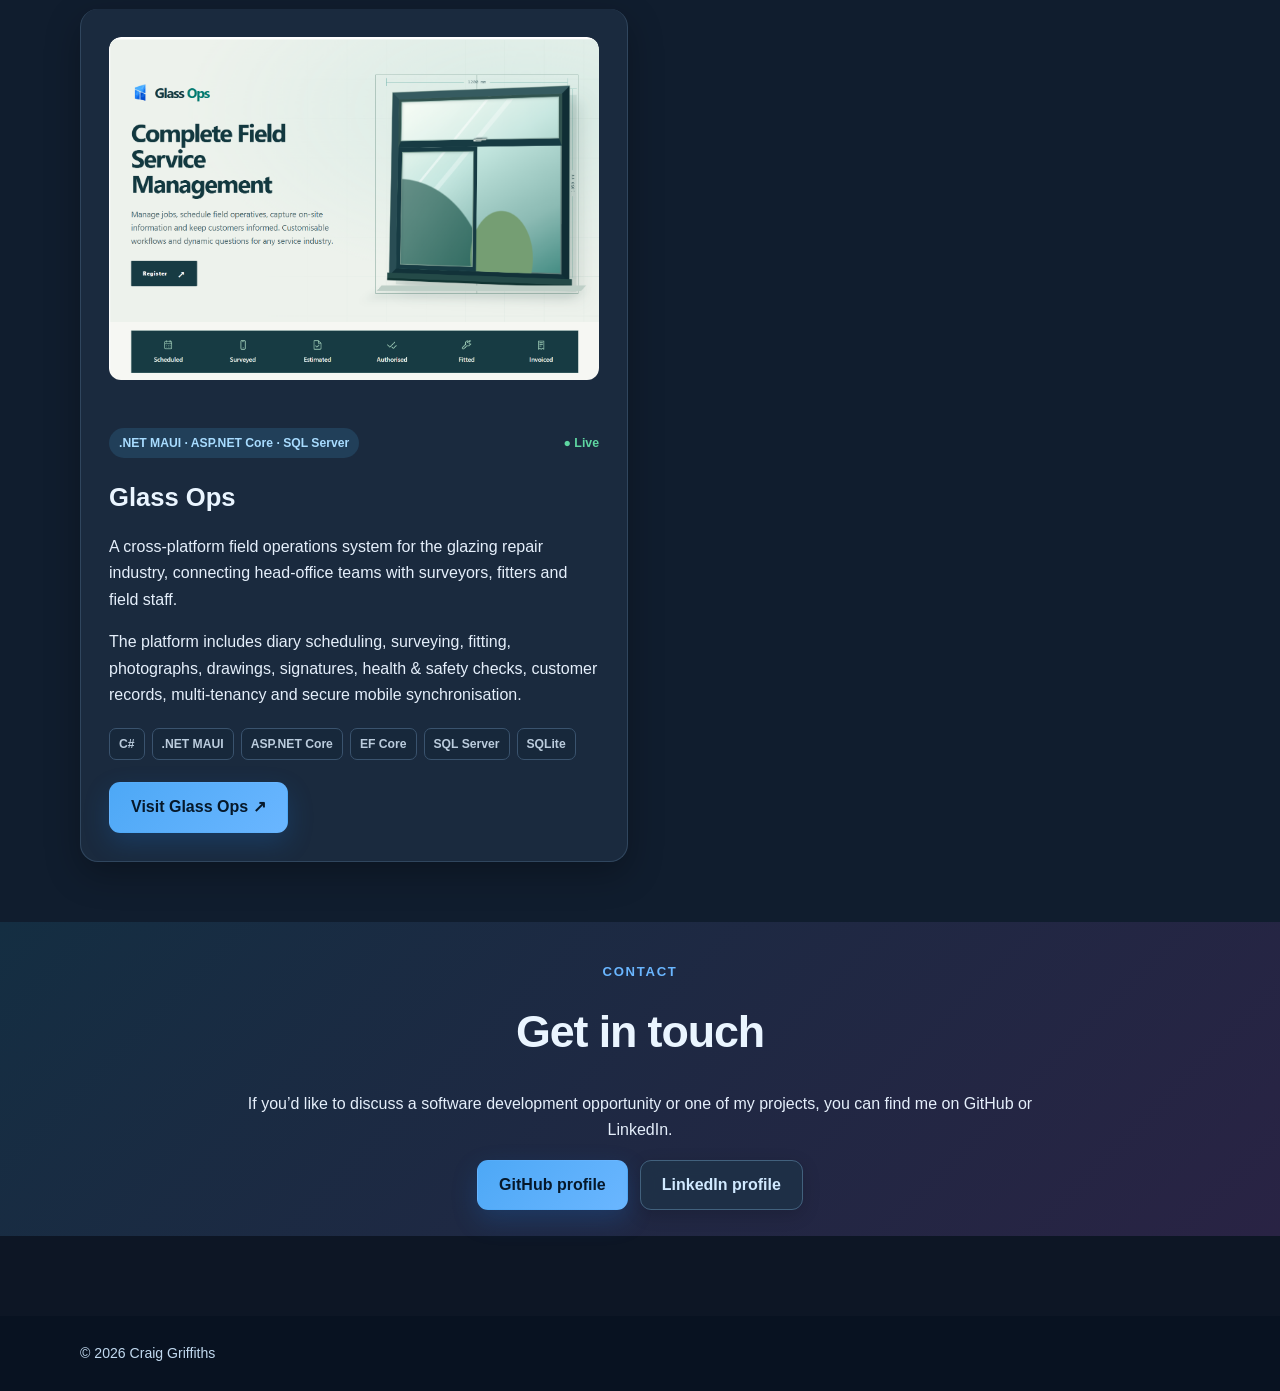
==== commit 36438245: "no casino" ====
--- a/index.html
+++ b/index.html
@@ -305,73 +305,73 @@
                     </article>
 
 
-                    <!-- CRAIG'S CASINO -->
-                    <article class="card project-card featured-project">
-
-                        <div class="project-image">
-                            <a href="https://craigscasino.runasp.net/home/casino"
-                               target="_blank"
-                               rel="noopener"
-                               class="project-image-link">
-
-                                <div class="project-image">
-                                    <img src="Images/casino.png"
-                                         alt="Visit Craig's Casino" />
-                                </div>
-
-                            </a>
-                        </div>
-
-                        <div class="project-top">
-
-                            <span class="tag">
-                                ASP.NET · JavaScript · UNITY · Casino Game Development
-                            </span>
-
-                            <span class="live-badge">
-                                ● Live
-                            </span>
-
-                        </div>
-
-                        <h3>Craig's Casino</h3>
-
-                        <p>
-                            A browser-based casino project exploring interactive
-                            game development, animation, responsive interfaces
-                            and server-side account functionality.
-                        </p>
-
-                        <p>
-                            The project includes custom casino games and slot
-                            concepts while providing a playground for experimenting
-                            with animation, graphics and modern web technologies.
-                        </p>
-
-                        <div class="project-tech">
-                            <span>ASP.NET</span>
-                            <span>C#</span>
-                            <span>UNITY</span>
-                            <span>JavaScript</span>
-                            <span>HTML</span>
-                            <span>CSS</span>
-
-                        </div>
-
-                        <div class="project-actions">
-
-                            <a class="button primary"
-                               href="https://craigscasino.runasp.net/home/casino"
-                               target="_blank"
-                               rel="noopener">
-                                Visit Craig's Casino ↗
-                            </a>
-
-
-                        </div>
-
-                    </article>
-
+                    <!-- CRAIG'S CASINO
+    <article class="card project-card featured-project">
+
+        <div class="project-image">
+            <a href="https://craigscasino.runasp.net/home/casino"
+               target="_blank"
+               rel="noopener"
+               class="project-image-link">
+
+                <div class="project-image">
+                    <img src="Images/casino.png"
+                         alt="Visit Craig's Casino" />
+                </div>
+
+            </a>
+        </div>
+
+        <div class="project-top">
+
+            <span class="tag">
+                ASP.NET · JavaScript · UNITY · Casino Game Development
+            </span>
+
+            <span class="live-badge">
+                ● Live
+            </span>
+
+        </div>
+
+        <h3>Craig's Casino</h3>
+
+        <p>
+            A browser-based casino project exploring interactive
+            game development, animation, responsive interfaces
+            and server-side account functionality.
+        </p>
+
+        <p>
+            The project includes custom casino games and slot
+            concepts while providing a playground for experimenting
+            with animation, graphics and modern web technologies.
+        </p>
+
+        <div class="project-tech">
+            <span>ASP.NET</span>
+            <span>C#</span>
+            <span>UNITY</span>
+            <span>JavaScript</span>
+            <span>HTML</span>
+            <span>CSS</span>
+
+        </div>
+
+        <div class="project-actions">
+
+            <a class="button primary"
+               href="https://craigscasino.runasp.net/home/casino"
+               target="_blank"
+               rel="noopener">
+                Visit Craig's Casino ↗
+            </a>
+
+
+        </div>
+
+    </article>
+        -->
 
 
 
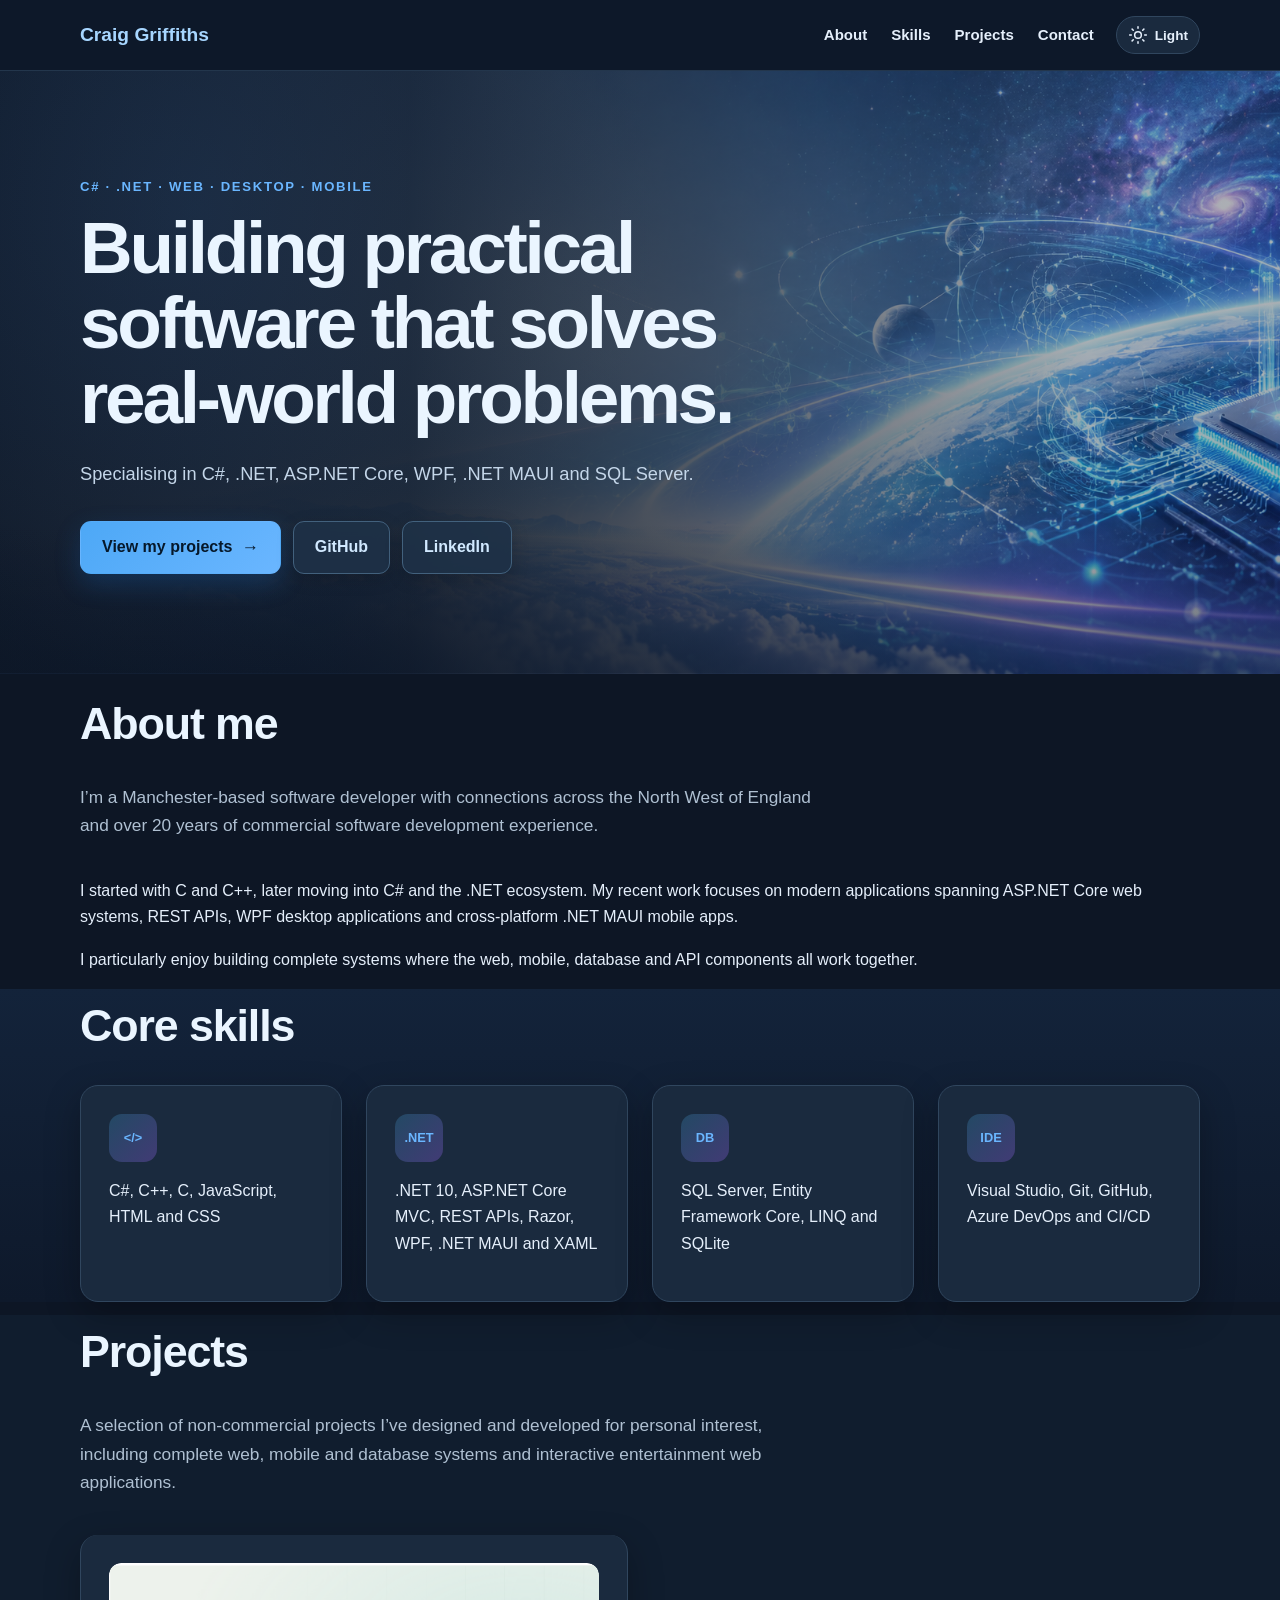
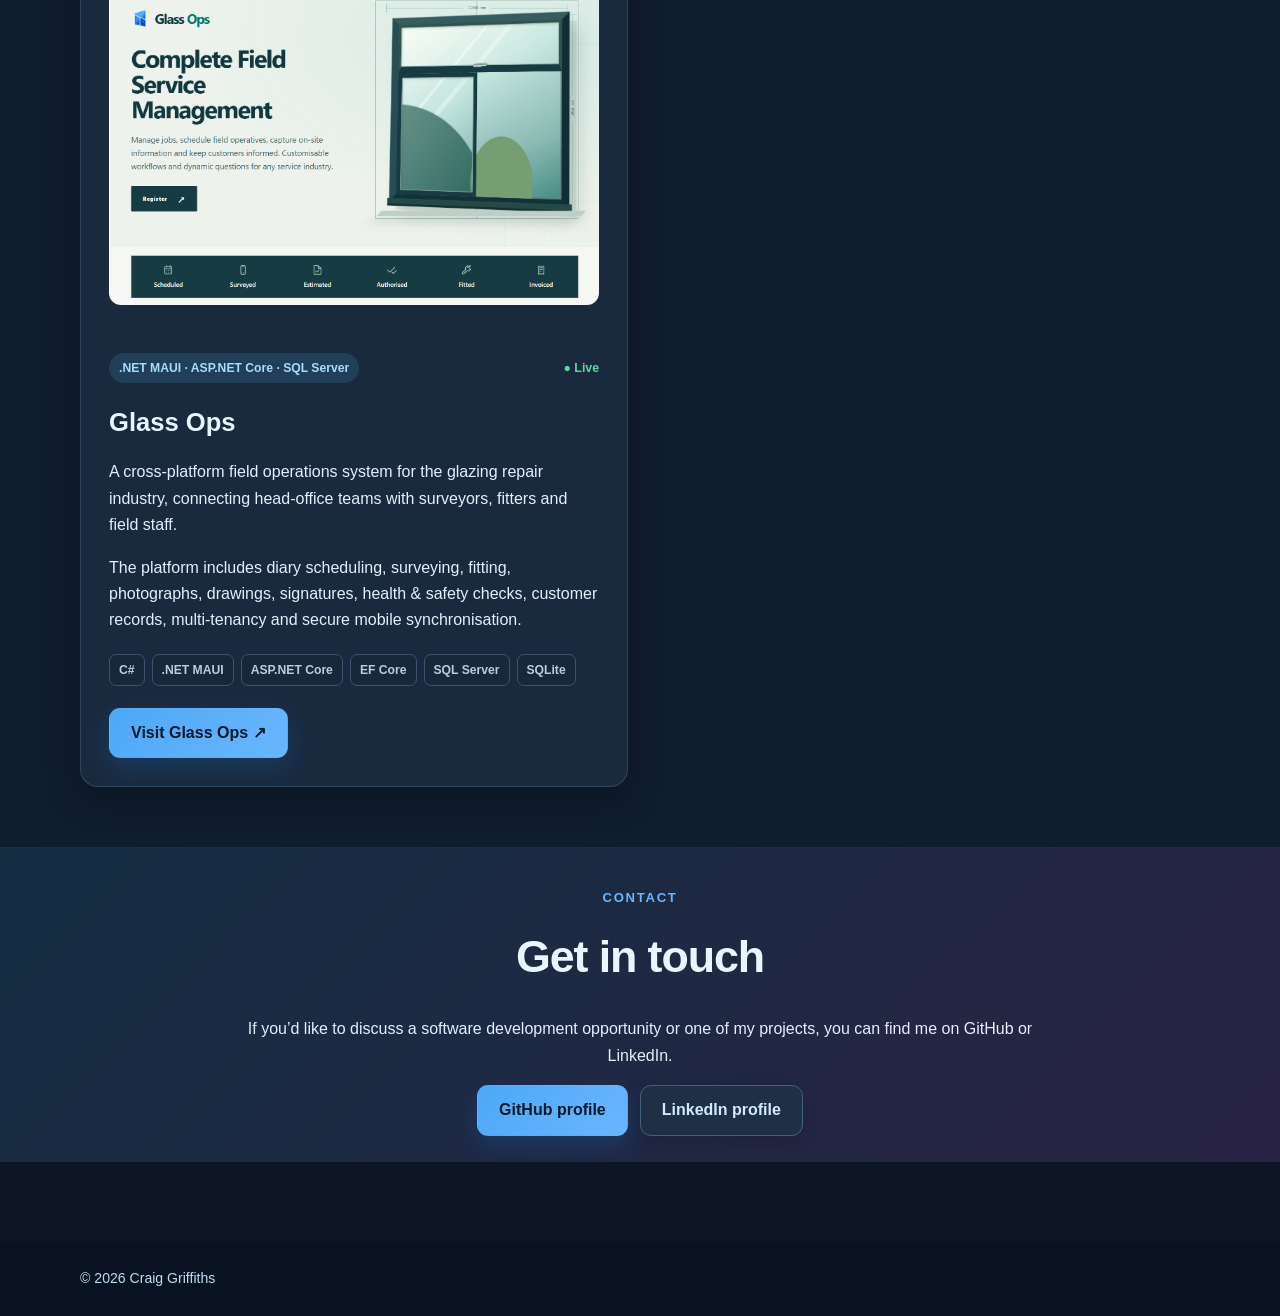
==== commit 1a3ed942: "removed games" ====
--- a/index.html
+++ b/index.html
@@ -102,9 +102,9 @@
                     WPF, .NET MAUI and SQL Server.
                 </p>
 
-                <h2>
-                    I also build games.
-                </h2>
+                <!--<h2>
+        I also build games.
+    </h2>-->
 
                 <div class="actions">
 
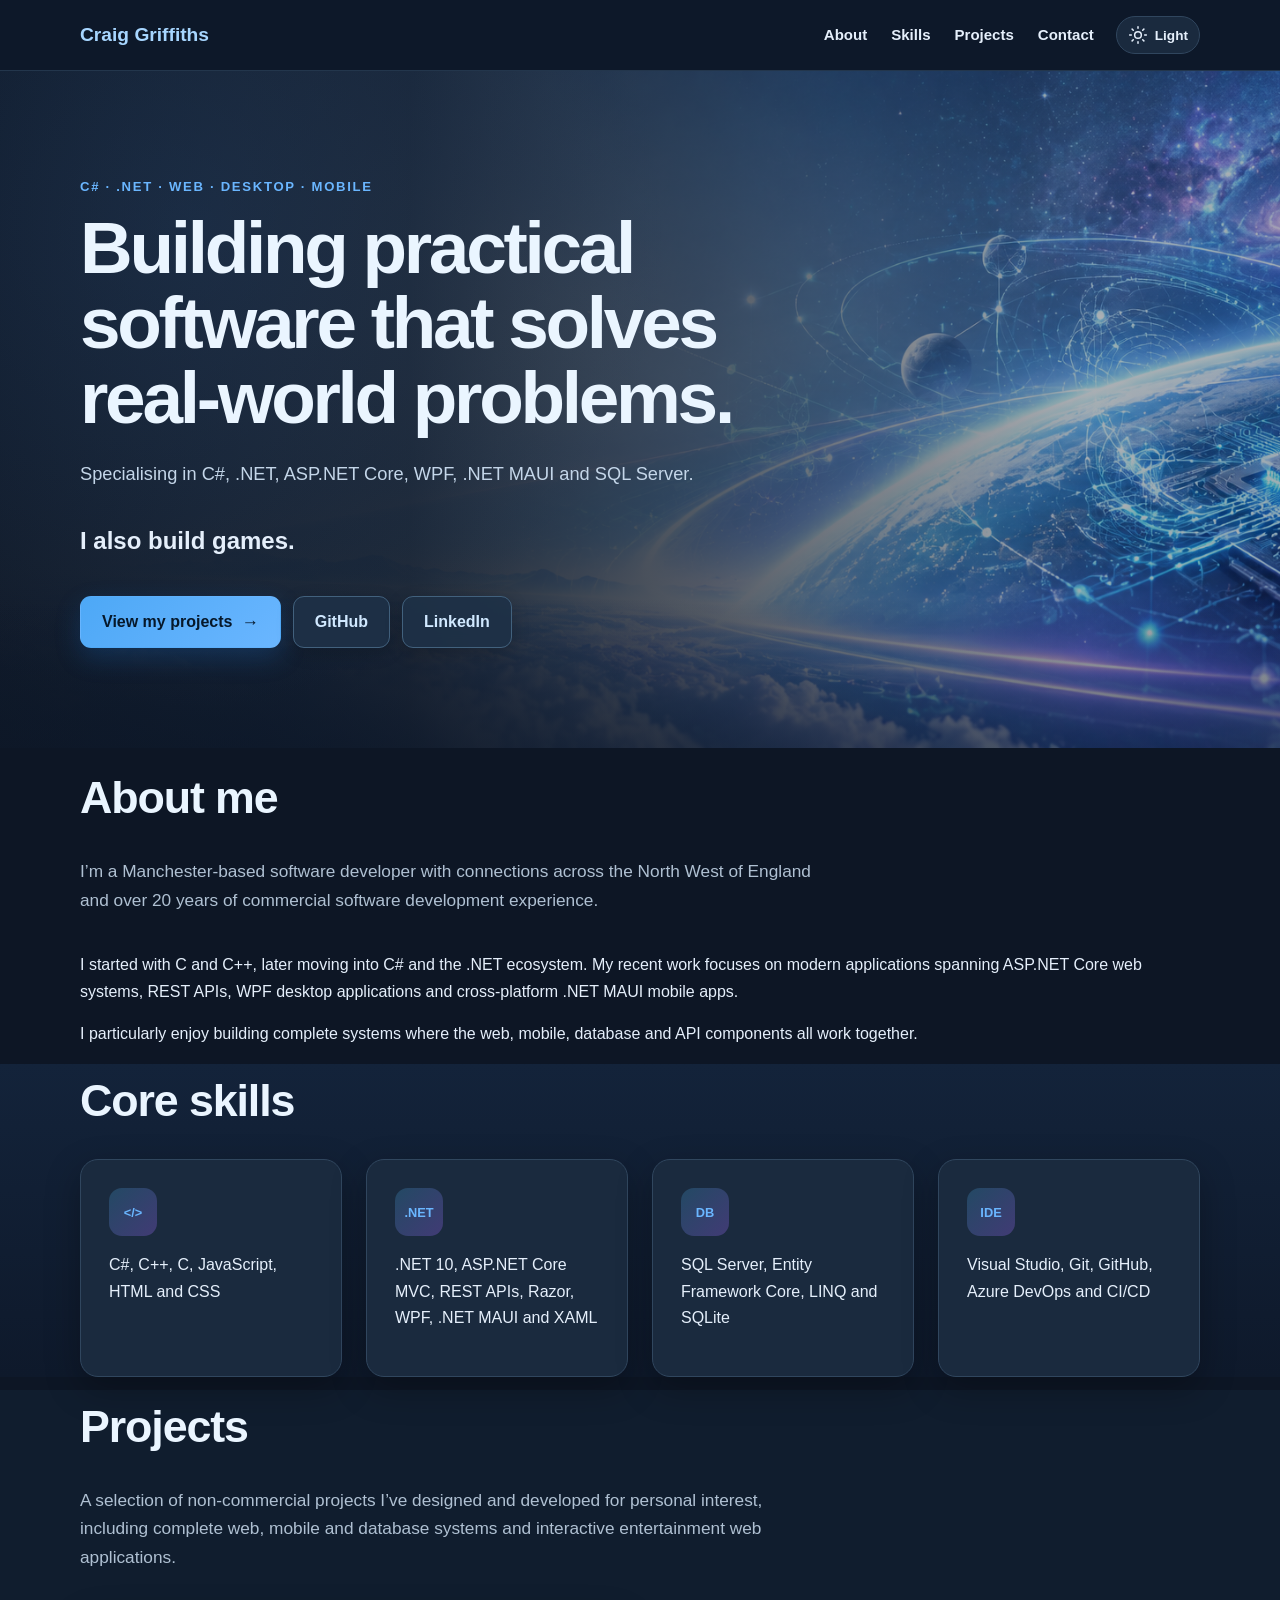
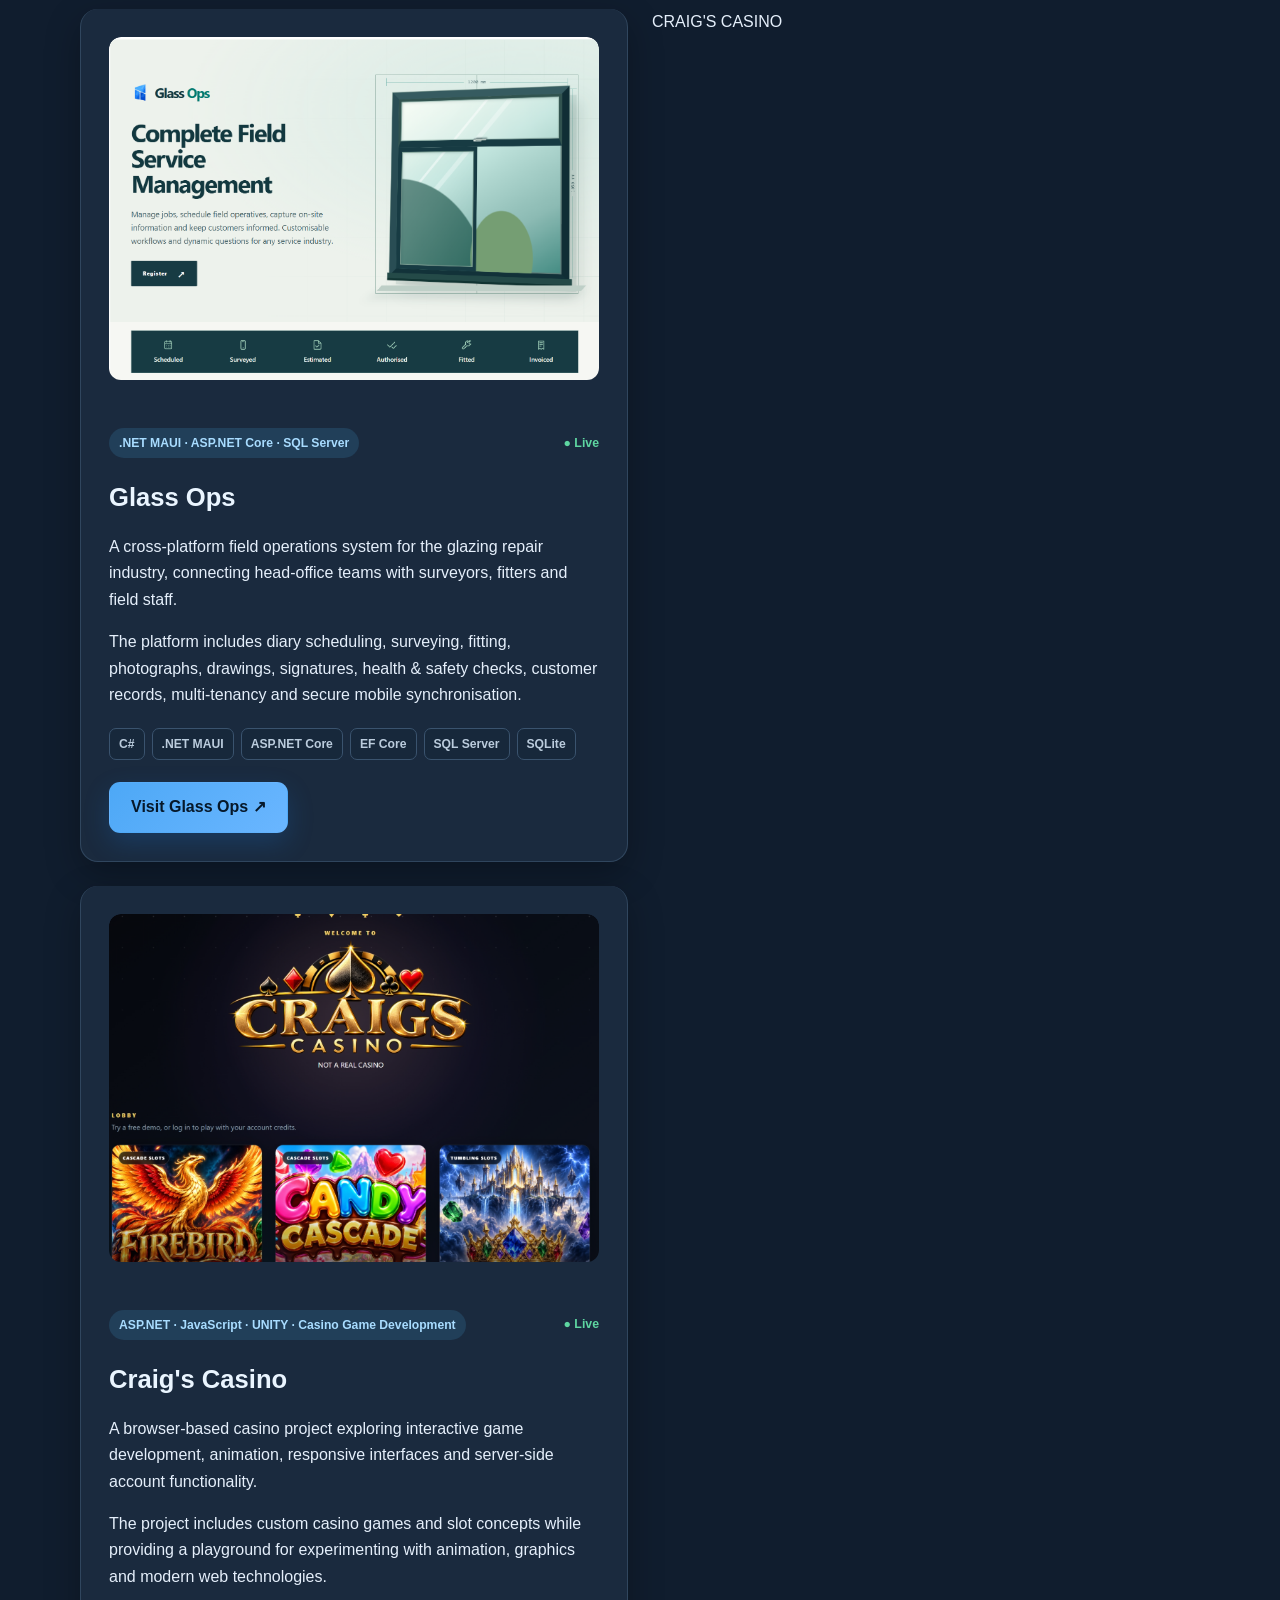
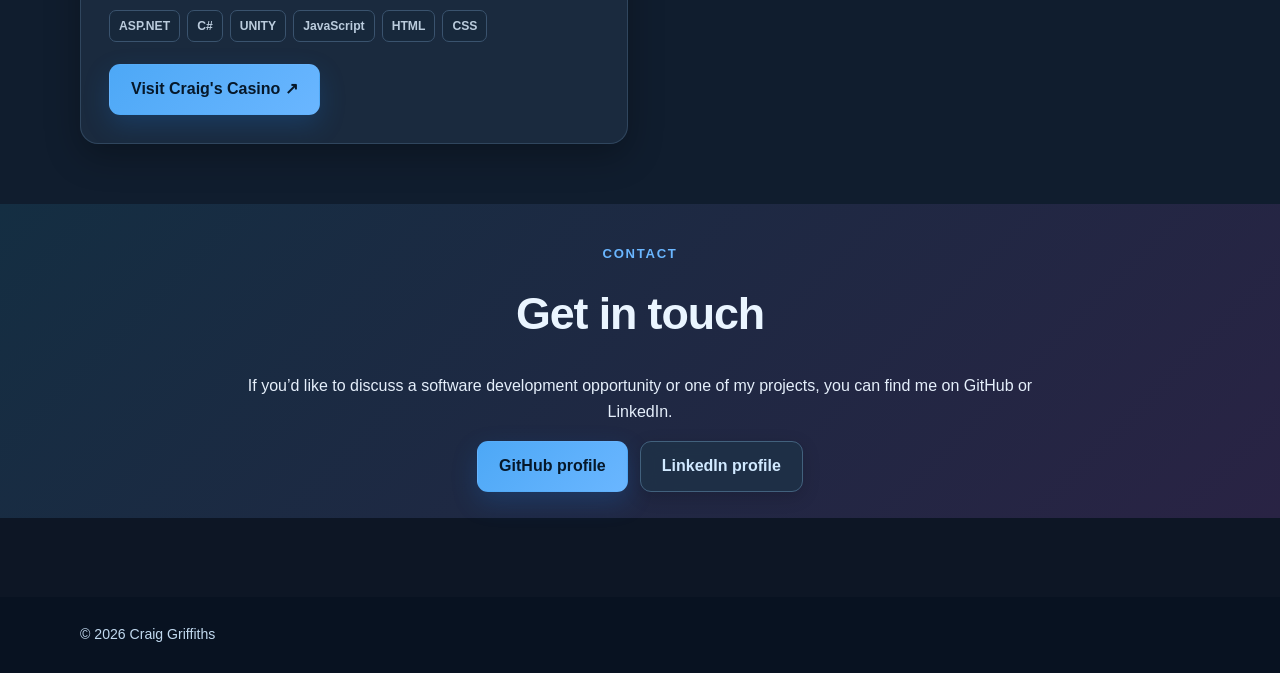
==== commit 9cd968aa: "casino returns" ====
--- a/index.html
+++ b/index.html
@@ -102,9 +102,9 @@
                     WPF, .NET MAUI and SQL Server.
                 </p>
 
-                <!--<h2>
+                <h2>
         I also build games.
-    </h2>-->
+    </h2>
 
                 <div class="actions">
 
@@ -305,7 +305,7 @@
                     </article>
 
 
-                    <!-- CRAIG'S CASINO
+                    CRAIG'S CASINO
     <article class="card project-card featured-project">
 
         <div class="project-image">
@@ -371,7 +371,7 @@
         </div>
 
     </article>
-        -->
+        
 
 
 
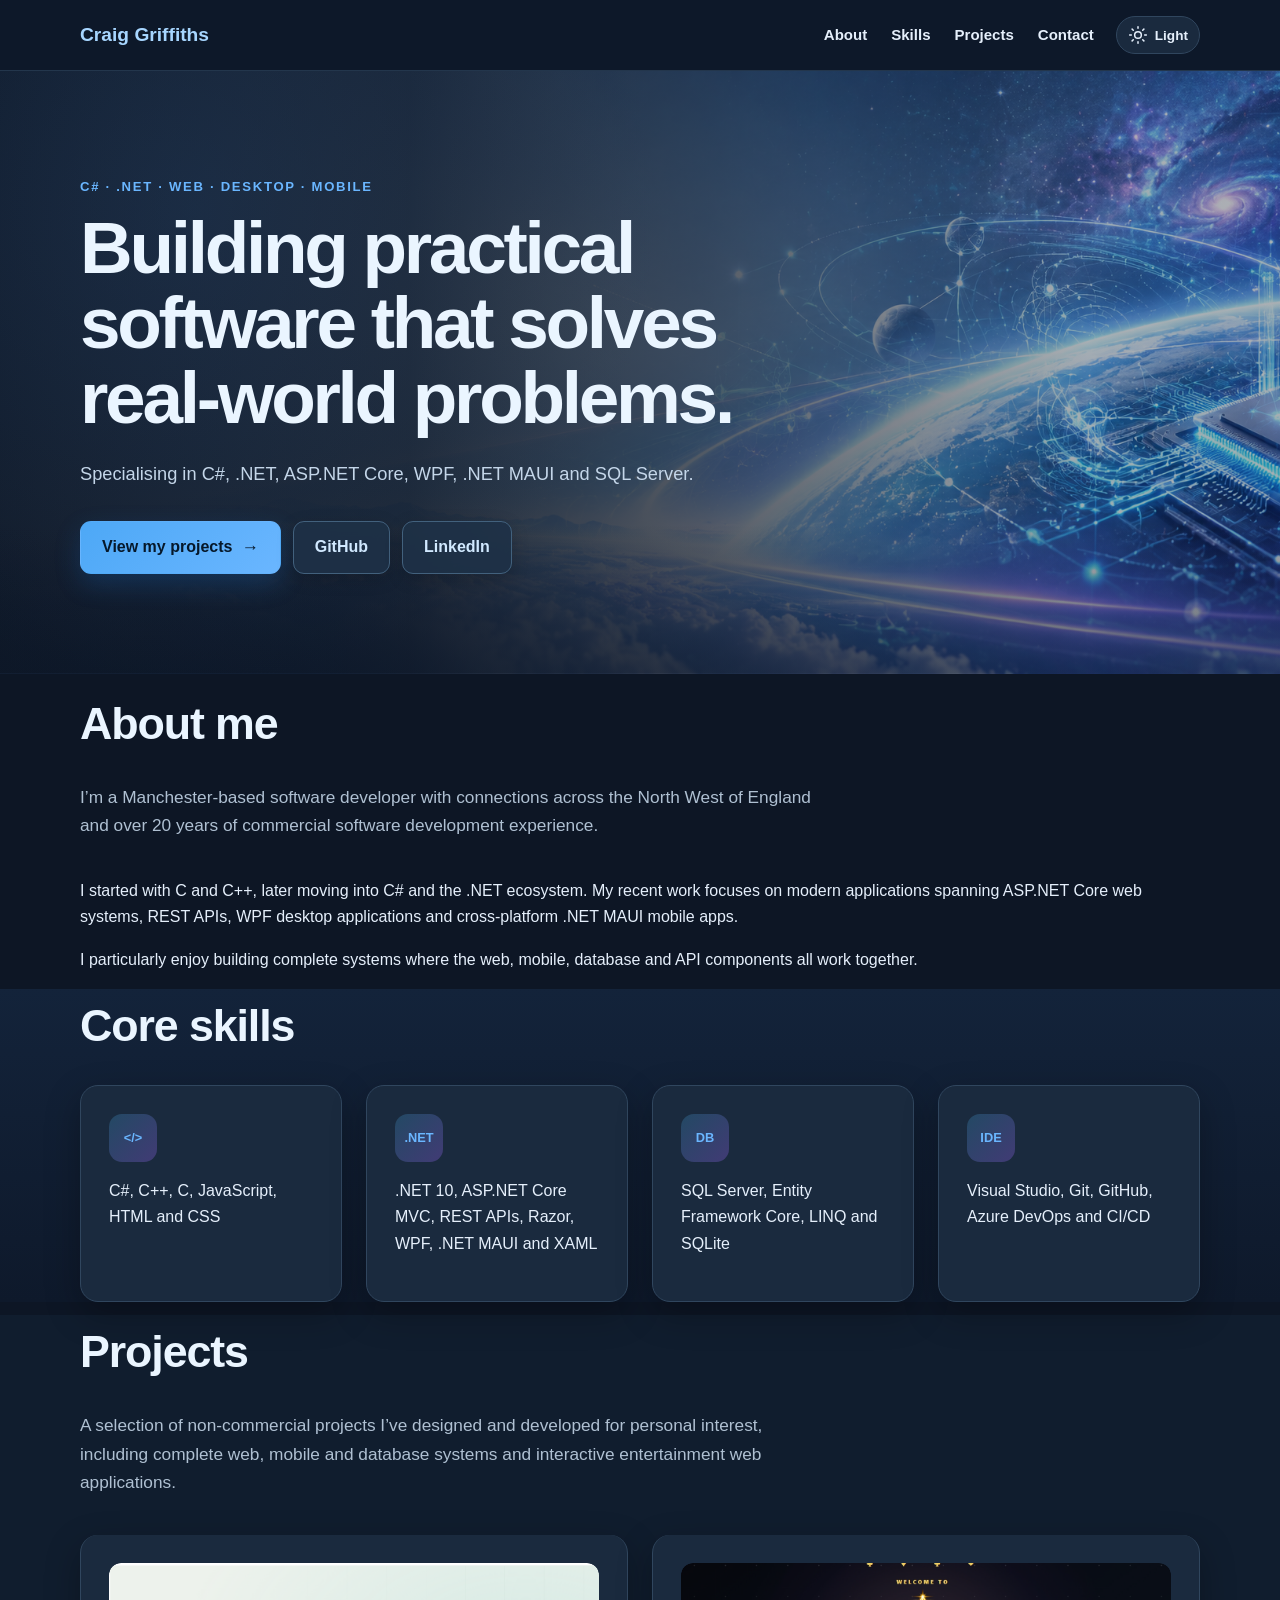
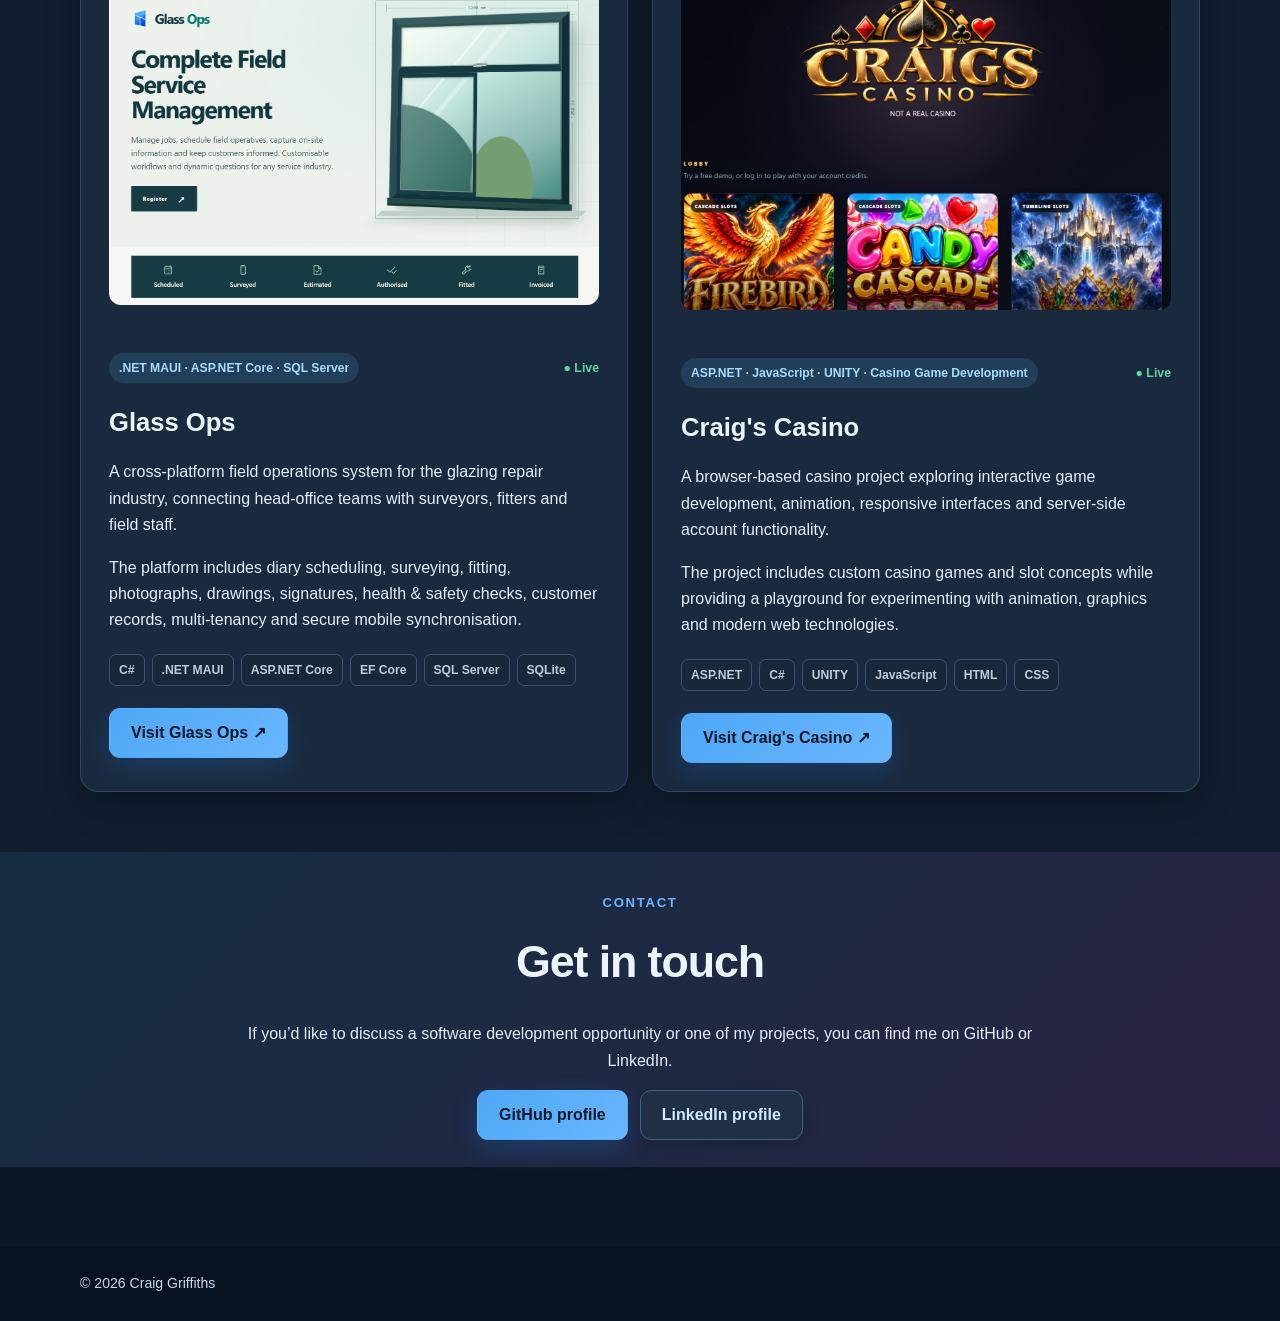
==== commit 3d33f196: "cc" ====
--- a/index.html
+++ b/index.html
@@ -102,9 +102,9 @@
                     WPF, .NET MAUI and SQL Server.
                 </p>
 
-                <h2>
+                <!--<h2>
         I also build games.
-    </h2>
+    </h2>-->
 
                 <div class="actions">
 
@@ -305,7 +305,7 @@
                     </article>
 
 
-                    CRAIG'S CASINO
+                    <!-- CRAIG'S CASINO -->
     <article class="card project-card featured-project">
 
         <div class="project-image">
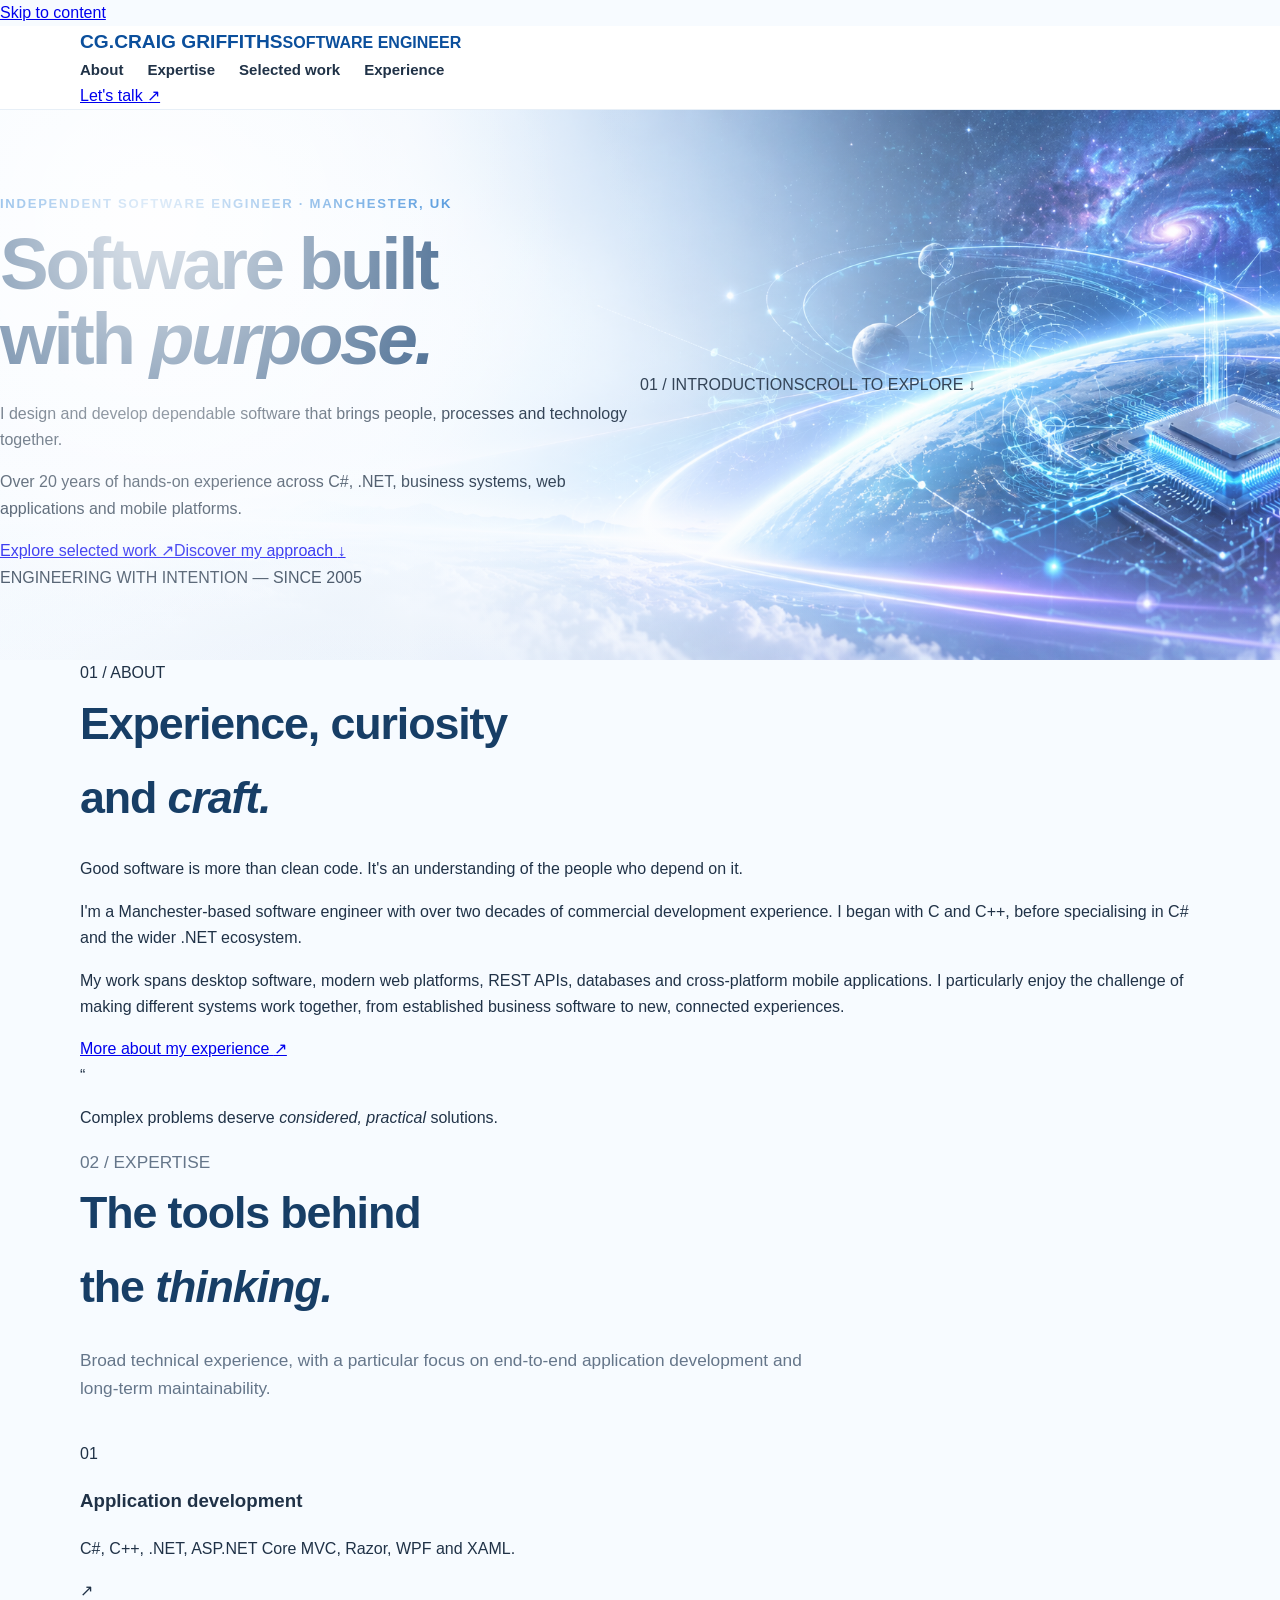
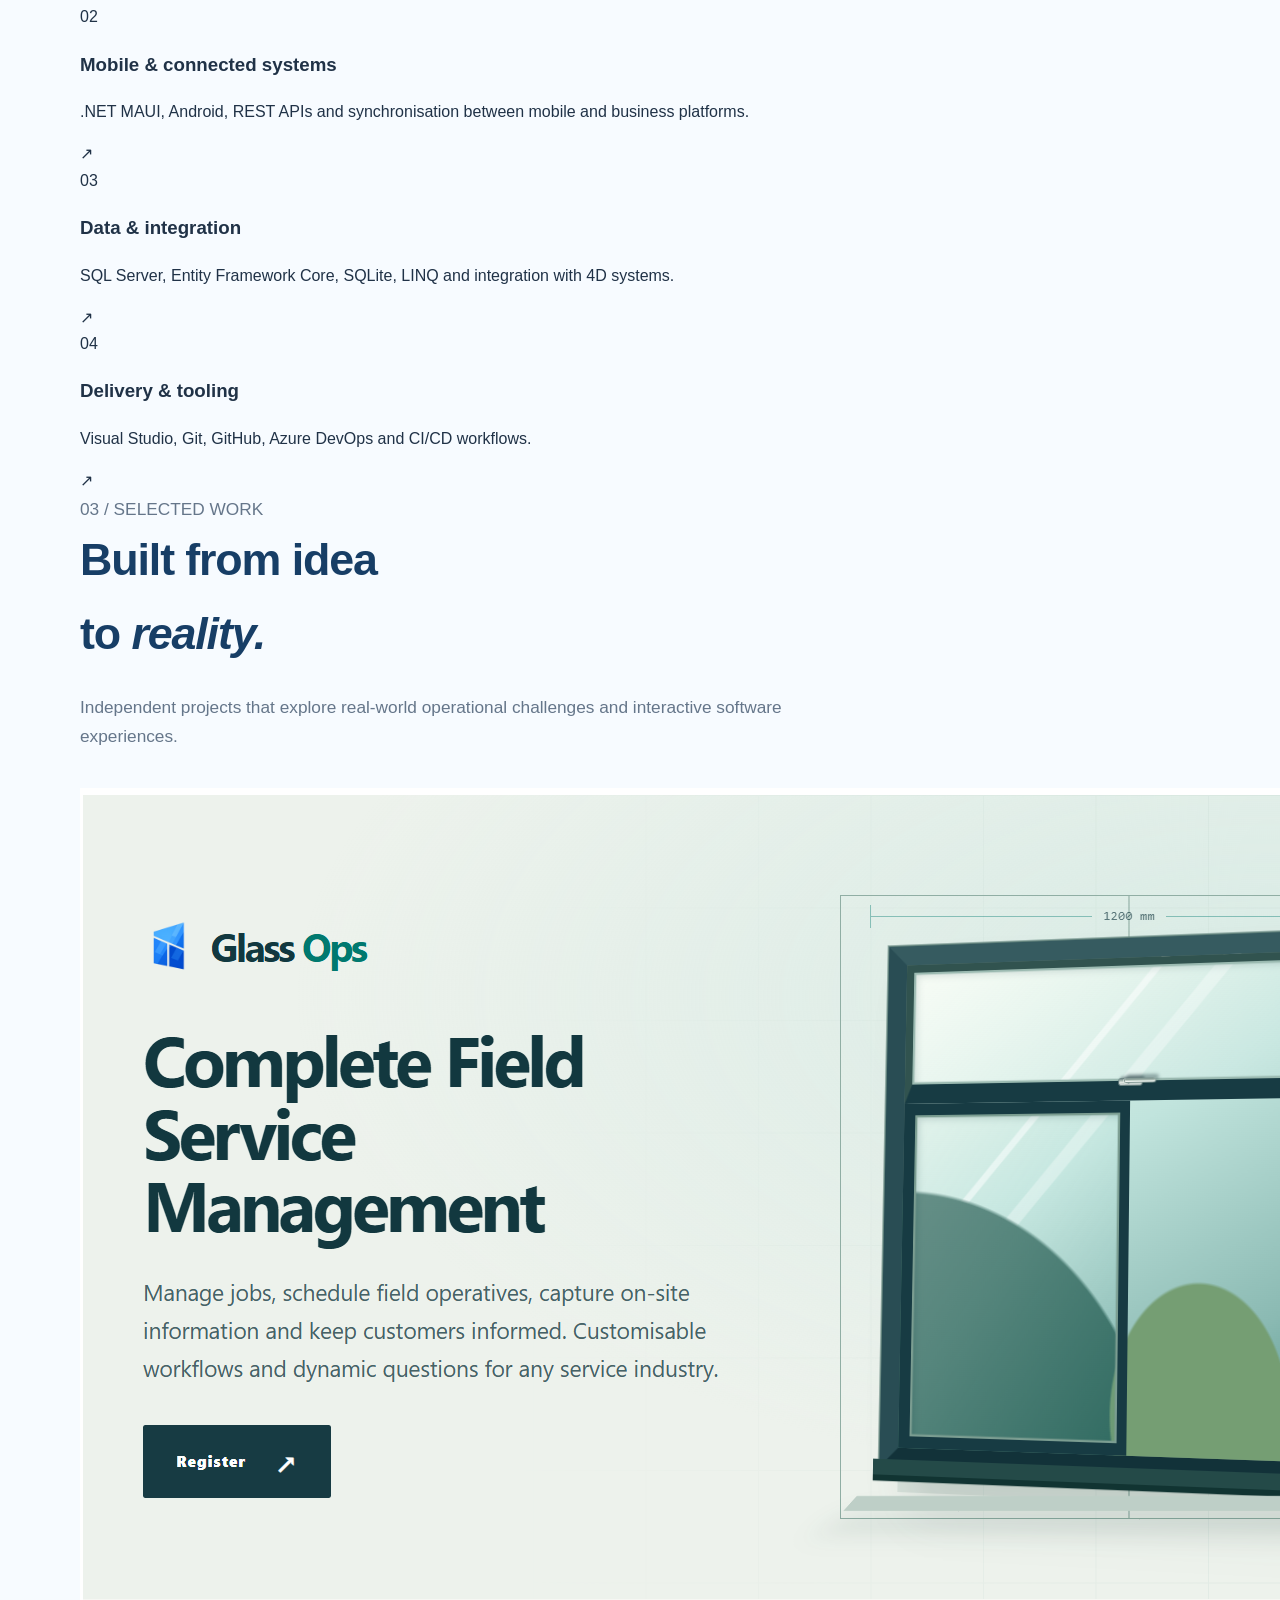
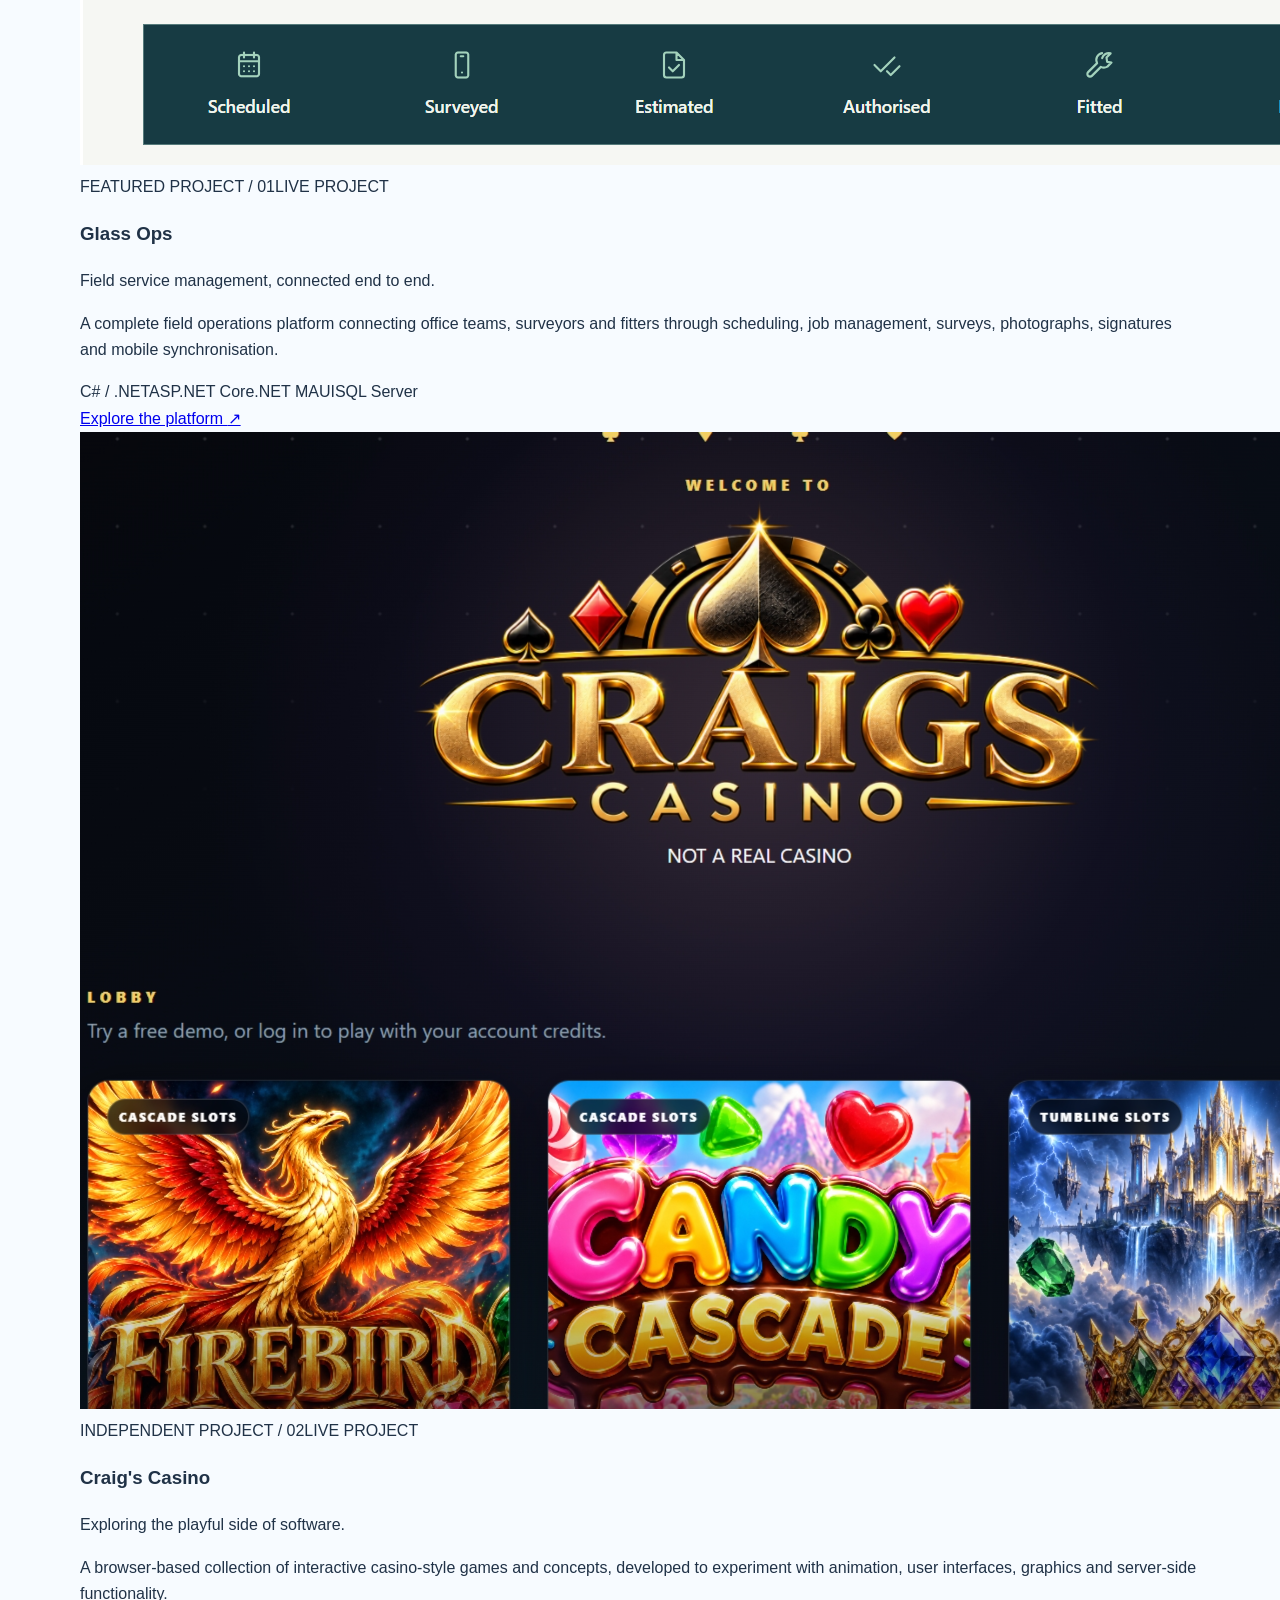
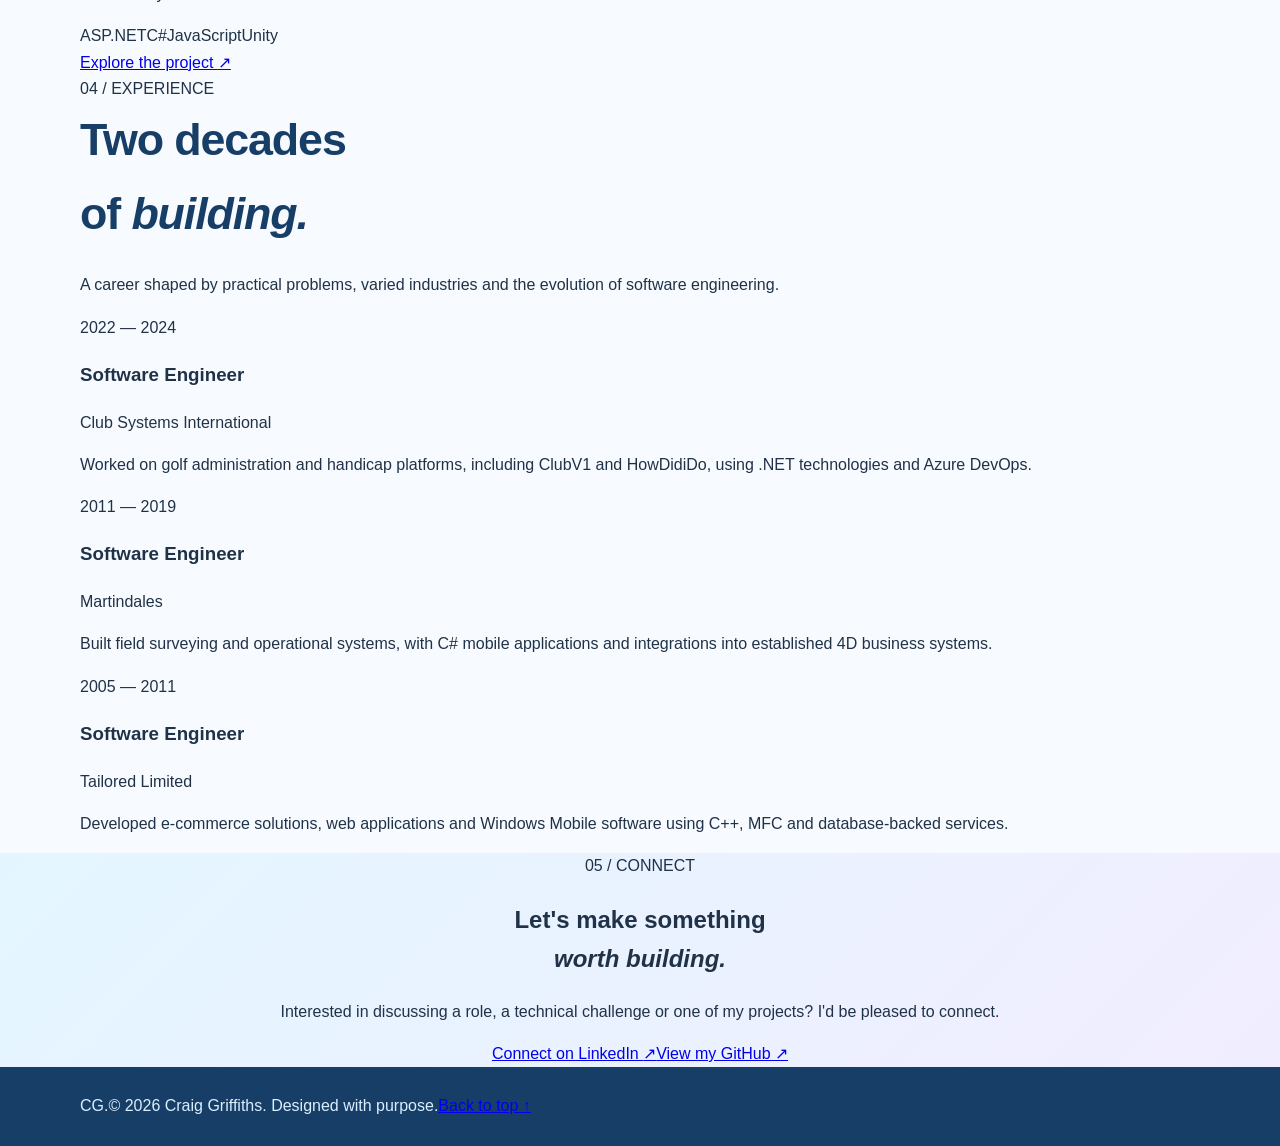
==== commit ace1894f: "Redesign portfolio with premium editorial layout and refreshed content" ====
--- a/index.html
+++ b/index.html
@@ -1,527 +1,106 @@
 <!DOCTYPE html>
 <html lang="en">
 <head>
-    <meta charset="UTF-8" />
-    <meta name="viewport" content="width=device-width, initial-scale=1.0" />
+  <meta charset="UTF-8">
+  <meta name="viewport" content="width=device-width, initial-scale=1">
+  <meta name="theme-color" content="#101e2b">
+  <title>Craig Griffiths | Senior .NET Software Engineer</title>
+  <meta name="description" content="Craig Griffiths is a Manchester-based software engineer with over 20 years of experience delivering C#, .NET, web, mobile and integrated business applications.">
+  <link rel="canonical" href="https://craiggriffiths.co.uk/">
+  <meta property="og:title" content="Craig Griffiths | Software Engineer">
+  <meta property="og:description" content="Thoughtful engineering. Practical software. Two decades of experience building connected systems.">
+  <meta property="og:type" content="website">
+  <meta property="og:url" content="https://craiggriffiths.co.uk/">
+  <link rel="icon" type="image/png" sizes="32x32" href="Images/favicon-32x32.png">
+  <link rel="icon" type="image/png" sizes="16x16" href="Images/favicon-16x16.png">
+  <link rel="apple-touch-icon" sizes="180x180" href="Images/apple-touch-icon.png">
+  <link rel="preconnect" href="https://fonts.googleapis.com">
+  <link rel="preconnect" href="https://fonts.gstatic.com" crossorigin>
+  <link href="https://fonts.googleapis.com/css2?family=DM+Sans:wght@400;500;600;700&family=Manrope:wght@400;500;600;700;800&display=swap" rel="stylesheet">
+  <link rel="stylesheet" href="style.css">
+</head>
+<body>
+  <a class="skip-link" href="#main">Skip to content</a>
+  <header class="site-header">
+    <div class="container header-inner">
+      <a class="brand" href="#top" aria-label="Craig Griffiths, home"><span class="brand-mark">CG<span>.</span></span><span class="brand-name">CRAIG GRIFFITHS<small>SOFTWARE ENGINEER</small></span></a>
+      <nav class="desktop-nav" aria-label="Main navigation">
+        <a href="#about">About</a><a href="#expertise">Expertise</a><a href="#projects">Selected work</a><a href="#experience">Experience</a>
+      </nav>
+      <a class="nav-contact" href="#contact">Let's talk <span aria-hidden="true">↗</span></a>
+    </div>
+  </header>
 
-    <title>Craig Griffiths | .NET Software Developer</title>
+  <main id="main">
+    <section id="top" class="hero" aria-labelledby="hero-title">
+      <div class="hero-art" aria-hidden="true"></div>
+      <div class="container hero-grid">
+        <div class="hero-copy">
+          <p class="eyebrow"><span class="eyebrow-rule"></span> INDEPENDENT SOFTWARE ENGINEER · MANCHESTER, UK</p>
+          <h1 id="hero-title">Software built<br>with <em>purpose.</em></h1>
+          <p class="hero-lede">I design and develop dependable software that brings people, processes and technology together.</p>
+          <p class="hero-support">Over 20 years of hands-on experience across C#, .NET, business systems, web applications and mobile platforms.</p>
+          <div class="hero-actions"><a class="btn btn-gold" href="#projects">Explore selected work <span aria-hidden="true">↗</span></a><a class="text-link" href="#about">Discover my approach <span aria-hidden="true">↓</span></a></div>
+        </div>
+        <div class="hero-aside" aria-hidden="true"><span class="vertical-line"></span><span>ENGINEERING WITH INTENTION — SINCE 2005</span></div>
+      </div>
+      <div class="container hero-bottom"><span>01 / INTRODUCTION</span><span>SCROLL TO EXPLORE <span aria-hidden="true">↓</span></span></div>
+    </section>
 
-    <meta name="description"
-          content="Craig Griffiths - .NET Software Developer with over 20 years of experience in C#, ASP.NET Core, .NET MAUI, WPF, SQL Server and software development." />
+    <section id="about" class="section about-section">
+      <div class="container two-column">
+        <div class="section-heading"><span class="kicker">01 / ABOUT</span><h2>Experience, curiosity<br>and <em>craft.</em></h2></div>
+        <div class="prose">
+          <p class="intro-statement">Good software is more than clean code. It's an understanding of the people who depend on it.</p>
+          <p>I'm a Manchester-based software engineer with over two decades of commercial development experience. I began with C and C++, before specialising in C# and the wider .NET ecosystem.</p>
+          <p>My work spans desktop software, modern web platforms, REST APIs, databases and cross-platform mobile applications. I particularly enjoy the challenge of making different systems work together, from established business software to new, connected experiences.</p>
+          <a class="inline-arrow" href="#experience">More about my experience <span aria-hidden="true">↗</span></a>
+        </div>
+      </div>
+    </section>
 
-    <link rel="canonical" href="https://craiggriffiths.co.uk/" />
+    <section class="statement-band" aria-label="Engineering philosophy"><div class="container"><span class="statement-symbol">“</span><p>Complex problems deserve <em>considered, practical</em> solutions.</p></div></section>
 
-    <meta property="og:title"
-          content="Craig Griffiths | .NET Software Developer" />
-    <meta property="og:description"
-          content=".NET Software Developer specialising in C#, ASP.NET Core, .NET MAUI, WPF and SQL Server." />
-    <meta property="og:url"
-          content="https://craiggriffiths.co.uk/" />
-    <meta property="og:type"
-          content="website" />
+    <section id="expertise" class="section expertise-section">
+      <div class="container">
+        <div class="section-intro"><div><span class="kicker">02 / EXPERTISE</span><h2>The tools behind<br>the <em>thinking.</em></h2></div><p>Broad technical experience, with a particular focus on end-to-end application development and long-term maintainability.</p></div>
+        <div class="expertise-grid">
+          <article class="expertise-item"><span class="expertise-number">01</span><div><h3>Application development</h3><p>C#, C++, .NET, ASP.NET Core MVC, Razor, WPF and XAML.</p></div><span aria-hidden="true" class="expertise-plus">↗</span></article>
+          <article class="expertise-item"><span class="expertise-number">02</span><div><h3>Mobile &amp; connected systems</h3><p>.NET MAUI, Android, REST APIs and synchronisation between mobile and business platforms.</p></div><span aria-hidden="true" class="expertise-plus">↗</span></article>
+          <article class="expertise-item"><span class="expertise-number">03</span><div><h3>Data &amp; integration</h3><p>SQL Server, Entity Framework Core, SQLite, LINQ and integration with 4D systems.</p></div><span aria-hidden="true" class="expertise-plus">↗</span></article>
+          <article class="expertise-item"><span class="expertise-number">04</span><div><h3>Delivery &amp; tooling</h3><p>Visual Studio, Git, GitHub, Azure DevOps and CI/CD workflows.</p></div><span aria-hidden="true" class="expertise-plus">↗</span></article>
+        </div>
+      </div>
+    </section>
 
-    <link rel="icon" type="image/png"
-          sizes="32x32" href="Images/favicon-32x32.png" />
-    <link rel="icon" type="image/png"
-          sizes="16x16" href="Images/favicon-16x16.png" />
-    <link rel="apple-touch-icon"
-          sizes="180x180" href="Images/apple-touch-icon.png" />
+    <section id="projects" class="section work-section">
+      <div class="container">
+        <div class="section-intro work-intro"><div><span class="kicker">03 / SELECTED WORK</span><h2>Built from idea<br>to <em>reality.</em></h2></div><p>Independent projects that explore real-world operational challenges and interactive software experiences.</p></div>
+        <article class="work-card">
+          <a class="work-image" href="https://glassops.co.uk/" target="_blank" rel="noopener noreferrer" aria-label="Explore Glass Ops"><img src="Images/glassops.png" alt="Glass Ops field service management platform preview" loading="lazy"></a>
+          <div class="work-copy"><div class="work-meta"><span>FEATURED PROJECT / 01</span><span class="status-dot">LIVE PROJECT</span></div><h3>Glass Ops</h3><p class="work-subtitle">Field service management, connected end to end.</p><p>A complete field operations platform connecting office teams, surveyors and fitters through scheduling, job management, surveys, photographs, signatures and mobile synchronisation.</p><div class="work-tags"><span>C# / .NET</span><span>ASP.NET Core</span><span>.NET MAUI</span><span>SQL Server</span></div><a class="inline-arrow" href="https://glassops.co.uk/" target="_blank" rel="noopener noreferrer">Explore the platform <span aria-hidden="true">↗</span></a></div>
+        </article>
+        <article class="work-card">
+          <a class="work-image" href="https://craigscasino.runasp.net/home/casino" target="_blank" rel="noopener noreferrer" aria-label="Explore Craig's Casino"><img src="Images/casino.png" alt="Craig's Casino interactive games project preview" loading="lazy"></a>
+          <div class="work-copy"><div class="work-meta"><span>INDEPENDENT PROJECT / 02</span><span class="status-dot">LIVE PROJECT</span></div><h3>Craig's Casino</h3><p class="work-subtitle">Exploring the playful side of software.</p><p>A browser-based collection of interactive casino-style games and concepts, developed to experiment with animation, user interfaces, graphics and server-side functionality.</p><div class="work-tags"><span>ASP.NET</span><span>C#</span><span>JavaScript</span><span>Unity</span></div><a class="inline-arrow" href="https://craigscasino.runasp.net/home/casino" target="_blank" rel="noopener noreferrer">Explore the project <span aria-hidden="true">↗</span></a></div>
+        </article>
+      </div>
+    </section>
 
-    <script>
-                // Set the theme before the stylesheet renders to avoid flashing.
-                try {
-                    const saved = localStorage.getItem('portfolio-theme');
-                    document.documentElement.dataset.theme =
-                        saved === 'light' || saved === 'dark' ? saved :
-                        'dark';
-                } catch (_) {
-                    document.documentElement.dataset.theme = 'dark';
-                }
-    </script>
-    <link rel="stylesheet" href="style.css" />
-</head>
+    <section id="experience" class="section experience-section">
+      <div class="container two-column">
+        <div class="section-heading"><span class="kicker">04 / EXPERIENCE</span><h2>Two decades<br>of <em>building.</em></h2><p class="experience-note">A career shaped by practical problems, varied industries and the evolution of software engineering.</p></div>
+        <div class="career-list">
+          <article><span class="career-date">2022 — 2024</span><div><h3>Software Engineer</h3><p class="career-company">Club Systems International</p><p>Worked on golf administration and handicap platforms, including ClubV1 and HowDidiDo, using .NET technologies and Azure DevOps.</p></div></article>
+          <article><span class="career-date">2011 — 2019</span><div><h3>Software Engineer</h3><p class="career-company">Martindales</p><p>Built field surveying and operational systems, with C# mobile applications and integrations into established 4D business systems.</p></div></article>
+          <article><span class="career-date">2005 — 2011</span><div><h3>Software Engineer</h3><p class="career-company">Tailored Limited</p><p>Developed e-commerce solutions, web applications and Windows Mobile software using C++, MFC and database-backed services.</p></div></article>
+        </div>
+      </div>
+    </section>
 
-<body>
-
-    <header class="site-header">
-        <div class="container nav-wrap">
-
-            <a class="brand" href="#top">
-                Craig Griffiths
-            </a>
-            <nav aria-label="Main navigation">
-                <a href="#about">About</a>
-                <a href="#skills">Skills</a>
-                <a href="#projects">Projects</a>
-
-                <a href="#contact">Contact</a>
-            </nav>
-            <button id="theme-toggle" class="theme-toggle" type="button"
-                    aria-label="Switch to dark mode" aria-pressed="false"
-                    title="Toggle light and dark mode">
-                <svg class="icon-moon" viewBox="0 0 24 24" fill="none" stroke="currentColor"
-                     stroke-width="1.8" stroke-linecap="round" stroke-linejoin="round" aria-hidden="true">
-                    <path d="M20.9 13a9 9 0 0 1-9.9-9.9A9 9 0 1 0 20.9 13Z" />
-                </svg>
-                <svg class="icon-sun" viewBox="0 0 24 24" fill="none" stroke="currentColor"
-                     stroke-width="1.8" stroke-linecap="round" stroke-linejoin="round" aria-hidden="true">
-                    <circle cx="12" cy="12" r="4" />
-                    <path d="M12 2v2m0 16v2M4.93 4.93l1.42 1.42m11.3 11.3 1.42 1.42M2 12h2m16 0h2M4.93 19.07l1.42-1.42m11.3-11.3 1.42-1.42" />
-                </svg>
-                <span id="theme-label">Dark</span>
-            </button>
-
-        </div>
-    </header>
-
-
-    <main id="top">
-
-        <!-- HERO -->
-        <section class="hero">
-
-            <div id="hero-3d"></div>
-
-            <div class="hero-glow hero-glow-one"></div>
-            <div class="hero-glow hero-glow-two"></div>
-
-            <div class="container hero-content hero-content-panel">
-
-                <p class="eyebrow">
-                    C# · .NET · Web · Desktop · Mobile
-                </p>
-
-
-                <h1>
-                    Building practical software
-                    that solves <span class="no-wrap">real-world</span> problems.
-                </h1>
-
-                <p class="lead">
-                    Specialising in C#, .NET, ASP.NET Core,
-                    WPF, .NET MAUI and SQL Server.
-                </p>
-
-                <!--<h2>
-        I also build games.
-    </h2>-->
-
-                <div class="actions">
-
-                    <a class="button primary"
-                       href="#projects">
-                        View my projects <span class="button-arrow">→</span>
-                    </a>
-
-                    <a class="button"
-                       href="https://github.com/craiggriffiths2007"
-                       target="_blank"
-                       rel="noreferrer">
-                        GitHub
-                    </a>
-
-                    <a class="button"
-                       href="https://www.linkedin.com/in/craig-griffiths-manchester/"
-                       target="_blank"
-                       rel="noreferrer">
-                        LinkedIn
-                    </a>
-
-                </div>
-
-            </div>
-
-        </section>
-
-
-        <!-- ABOUT -->
-        <section id="about" class="section">
-
-            <div class="container">
-
-                <p class="section-label"></p>
-
-                <h2>About me</h2>
-
-                <p class="section-intro">
-                    I’m a Manchester-based software developer with connections across the North West of England and over 20 years of commercial software development experience.
-                </p>
-
-                <p>
-                    I started with C and C++, later moving into C# and the
-                    .NET ecosystem. My recent work focuses on modern applications
-                    spanning ASP.NET Core web systems, REST APIs, WPF desktop
-                    applications and cross-platform .NET MAUI mobile apps.
-                </p>
-
-                <p>
-                    I particularly enjoy building complete systems where the web,
-                    mobile, database and API components all work together.
-                </p>
-
-            </div>
-
-        </section>
-
-
-        <!-- SKILLS -->
-        <section id="skills" class="section alt">
-
-            <div class="container">
-
-                <p class="section-label"></p>
-
-                <h2>Core skills</h2>
-
-                <div class="cards skills-grid">
-
-                    <article class="card">
-                        <div class="skill-icon">&lt;/&gt;</div>
-
-                        <p>
-                            C#, C++, C, JavaScript,
-                            HTML and CSS
-                        </p>
-                    </article>
-
-                    <article class="card">
-                        <div class="skill-icon">.NET</div>
-
-                        <p>
-                            .NET 10, ASP.NET Core MVC,
-                            REST APIs, Razor, WPF,
-                            .NET MAUI and XAML
-                        </p>
-                    </article>
-
-                    <article class="card">
-                        <div class="skill-icon">DB</div>
-
-                        <p>
-                            SQL Server, Entity Framework Core,
-                            LINQ and SQLite
-                        </p>
-                    </article>
-
-                    <article class="card">
-                        <div class="skill-icon">IDE</div>
-
-                        <p>
-                            Visual Studio, Git, GitHub,
-                            Azure DevOps and CI/CD
-                        </p>
-                    </article>
-
-                </div>
-
-            </div>
-
-        </section>
-
-
-        <!-- PROJECTS -->
-        <section id="projects" class="section projects-section">
-
-            <div class="container">
-
-                <p class="section-label"></p>
-
-                <h2>Projects</h2>
-
-                <p class="section-intro">
-                    A selection of non-commercial projects I’ve designed and developed for personal interest,
-                    including complete web, mobile and database systems and interactive entertainment web applications.
-                </p>
-
-
-                <div class="cards project-grid">
-
-
-                    <!-- GLASS OPS -->
-                    <article class="card project-card featured-project">
-
-                        <div class="project-image">
-                            <a href="https://glassops.co.uk/"
-                               target="_blank"
-                               rel="noopener"
-                               class="project-image-link">
-
-                                <div class="project-image">
-                                    <img src="Images/glassops.png"
-                                         alt="Visit Glass Ops" />
-                                </div>
-
-                            </a>
-                        </div>
-
-                        <div class="project-top">
-
-                            <span class="tag">
-                                .NET MAUI · ASP.NET Core · SQL Server
-                            </span>
-
-                            <span class="live-badge">
-                                ● Live
-                            </span>
-
-                        </div>
-
-
-                        <h3>Glass Ops</h3>
-
-                        <p>
-                            A cross-platform field operations system for the
-                            glazing repair industry, connecting head-office
-                            teams with surveyors, fitters and field staff.
-                        </p>
-
-                        <p>
-                            The platform includes diary scheduling, surveying,
-                            fitting, photographs, drawings, signatures,
-                            health &amp; safety checks, customer records,
-                            multi-tenancy and secure mobile synchronisation.
-                        </p>
-
-                        <div class="project-tech">
-                            <span>C#</span>
-                            <span>.NET MAUI</span>
-                            <span>ASP.NET Core</span>
-                            <span>EF Core</span>
-                            <span>SQL Server</span>
-                            <span>SQLite</span>
-                        </div>
-
-                        <div class="project-actions">
-
-                            <a class="button primary"
-                               href="https://glassops.co.uk/"
-                               target="_blank"
-                               rel="noopener">
-                                Visit Glass Ops ↗
-                            </a>
-
-                        </div>
-
-                    </article>
-
-
-                    <!-- CRAIG'S CASINO -->
-    <article class="card project-card featured-project">
-
-        <div class="project-image">
-            <a href="https://craigscasino.runasp.net/home/casino"
-               target="_blank"
-               rel="noopener"
-               class="project-image-link">
-
-                <div class="project-image">
-                    <img src="Images/casino.png"
-                         alt="Visit Craig's Casino" />
-                </div>
-
-            </a>
-        </div>
-
-        <div class="project-top">
-
-            <span class="tag">
-                ASP.NET · JavaScript · UNITY · Casino Game Development
-            </span>
-
-            <span class="live-badge">
-                ● Live
-            </span>
-
-        </div>
-
-        <h3>Craig's Casino</h3>
-
-        <p>
-            A browser-based casino project exploring interactive
-            game development, animation, responsive interfaces
-            and server-side account functionality.
-        </p>
-
-        <p>
-            The project includes custom casino games and slot
-            concepts while providing a playground for experimenting
-            with animation, graphics and modern web technologies.
-        </p>
-
-        <div class="project-tech">
-            <span>ASP.NET</span>
-            <span>C#</span>
-            <span>UNITY</span>
-            <span>JavaScript</span>
-            <span>HTML</span>
-            <span>CSS</span>
-
-        </div>
-
-        <div class="project-actions">
-
-            <a class="button primary"
-               href="https://craigscasino.runasp.net/home/casino"
-               target="_blank"
-               rel="noopener">
-                Visit Craig's Casino ↗
-            </a>
-
-
-        </div>
-
-    </article>
-        
-
-
-
-                </div>
-
-            </div>
-
-        </section>
-
-
-        <!-- EXPERIENCE
-        <section id="experience" class="section alt">
-
-            <div class="container">
-
-                <p class="section-label"></p>
-
-                <h2>Career</h2>
-
-                <div class="timeline">
-
-                    <article>
-
-                        <h3>
-                            Software Engineer
-                            <span>· Club Systems International Ltd</span>
-                        </h3>
-
-                        <p class="muted">
-                            October 2022 – May 2024
-                        </p>
-
-                        <p>
-                            Worked on ClubV1 and HowDidiDo, developing and
-                            maintaining large-scale golf administration and
-                            handicap systems using modern .NET technologies
-                            and Azure DevOps.
-                        </p>
-
-                    </article>
-
-
-                    <article>
-
-                        <h3>
-                            Software Engineer
-                            <span>· Martindale's Limited</span>
-                        </h3>
-
-                        <p class="muted">
-                            August 2011 – November 2019
-                        </p>
-
-                        <p>
-                            Built software for manufacturing and field operations,
-                            including C# and Xamarin mobile applications and
-                            integrations with 4D database systems.
-                        </p>
-
-                    </article>
-
-
-                    <article>
-
-                        <h3>
-                            Software Engineer
-                            <span>· Tailored Limited</span>
-                        </h3>
-
-                        <p class="muted">
-                            April 2005 – August 2011
-                        </p>
-
-                        <p>
-                            Developed eCommerce systems, web applications and
-                            native Windows Mobile software using C++, MFC,
-                            JavaScript and database-backed services.
-                        </p>
-
-                    </article>
-
-                </div>
-
-            </div>
-
-        </section>-->
-        <!-- CONTACT -->
-        <section id="contact" class="section contact-section">
-
-            <div class="container narrow">
-                <br />
-                <p class="section-label">Contact</p>
-
-                <h2>Get in touch</h2>
-
-                <p>
-                    If you’d like to discuss a software development opportunity
-                    or one of my projects, you can find me on GitHub or LinkedIn.
-                </p>
-
-                <div class="actions center">
-
-                    <a class="button primary"
-                       href="https://github.com/craiggriffiths2007"
-                       target="_blank"
-                       rel="noreferrer">
-                        GitHub profile
-                    </a>
-
-                    <a class="button"
-                       href="https://www.linkedin.com/in/craig-griffiths-4142313aa/"
-                       target="_blank"
-                       rel="noreferrer">
-                        LinkedIn profile
-                    </a>
-
-                </div>
-                <br />
-            </div>
-
-        </section>
-        <br /><br /><br />
-    </main>
-
-
-    <footer>
-
-        <div class="container footer-content">
-
-            <span>
-                © <span id="year"></span> Craig Griffiths
-            </span>
-
-            <span>
-
-            </span>
-
-        </div>
-
-    </footer>
-
-
-    <script>
-                document.getElementById('year').textContent =
-                    new Date().getFullYear();
-    </script>
-
-    <script src="theme.js"></script>
-    <script src="lib/three.min.js"></script>
-    <script src="hero3d.js"></script>
-
+    <section id="contact" class="contact-section"><div class="container contact-inner"><span class="kicker">05 / CONNECT</span><h2>Let's make something<br><em>worth building.</em></h2><p>Interested in discussing a role, a technical challenge or one of my projects? I'd be pleased to connect.</p><div class="contact-actions"><a class="btn btn-gold" href="https://www.linkedin.com/in/craig-griffiths-manchester/" target="_blank" rel="noopener noreferrer">Connect on LinkedIn <span aria-hidden="true">↗</span></a><a class="text-link" href="https://github.com/craiggriffiths2007" target="_blank" rel="noopener noreferrer">View my GitHub <span aria-hidden="true">↗</span></a></div></div></section>
+  </main>
+  <footer class="site-footer"><div class="container footer-inner"><span class="footer-brand">CG<span>.</span></span><span>© <span id="year"></span> Craig Griffiths. Designed with purpose.</span><a href="#top">Back to top ↑</a></div></footer>
+  <script>document.getElementById('year').textContent = new Date().getFullYear();</script>
 </body>
-</html>
+</html>
